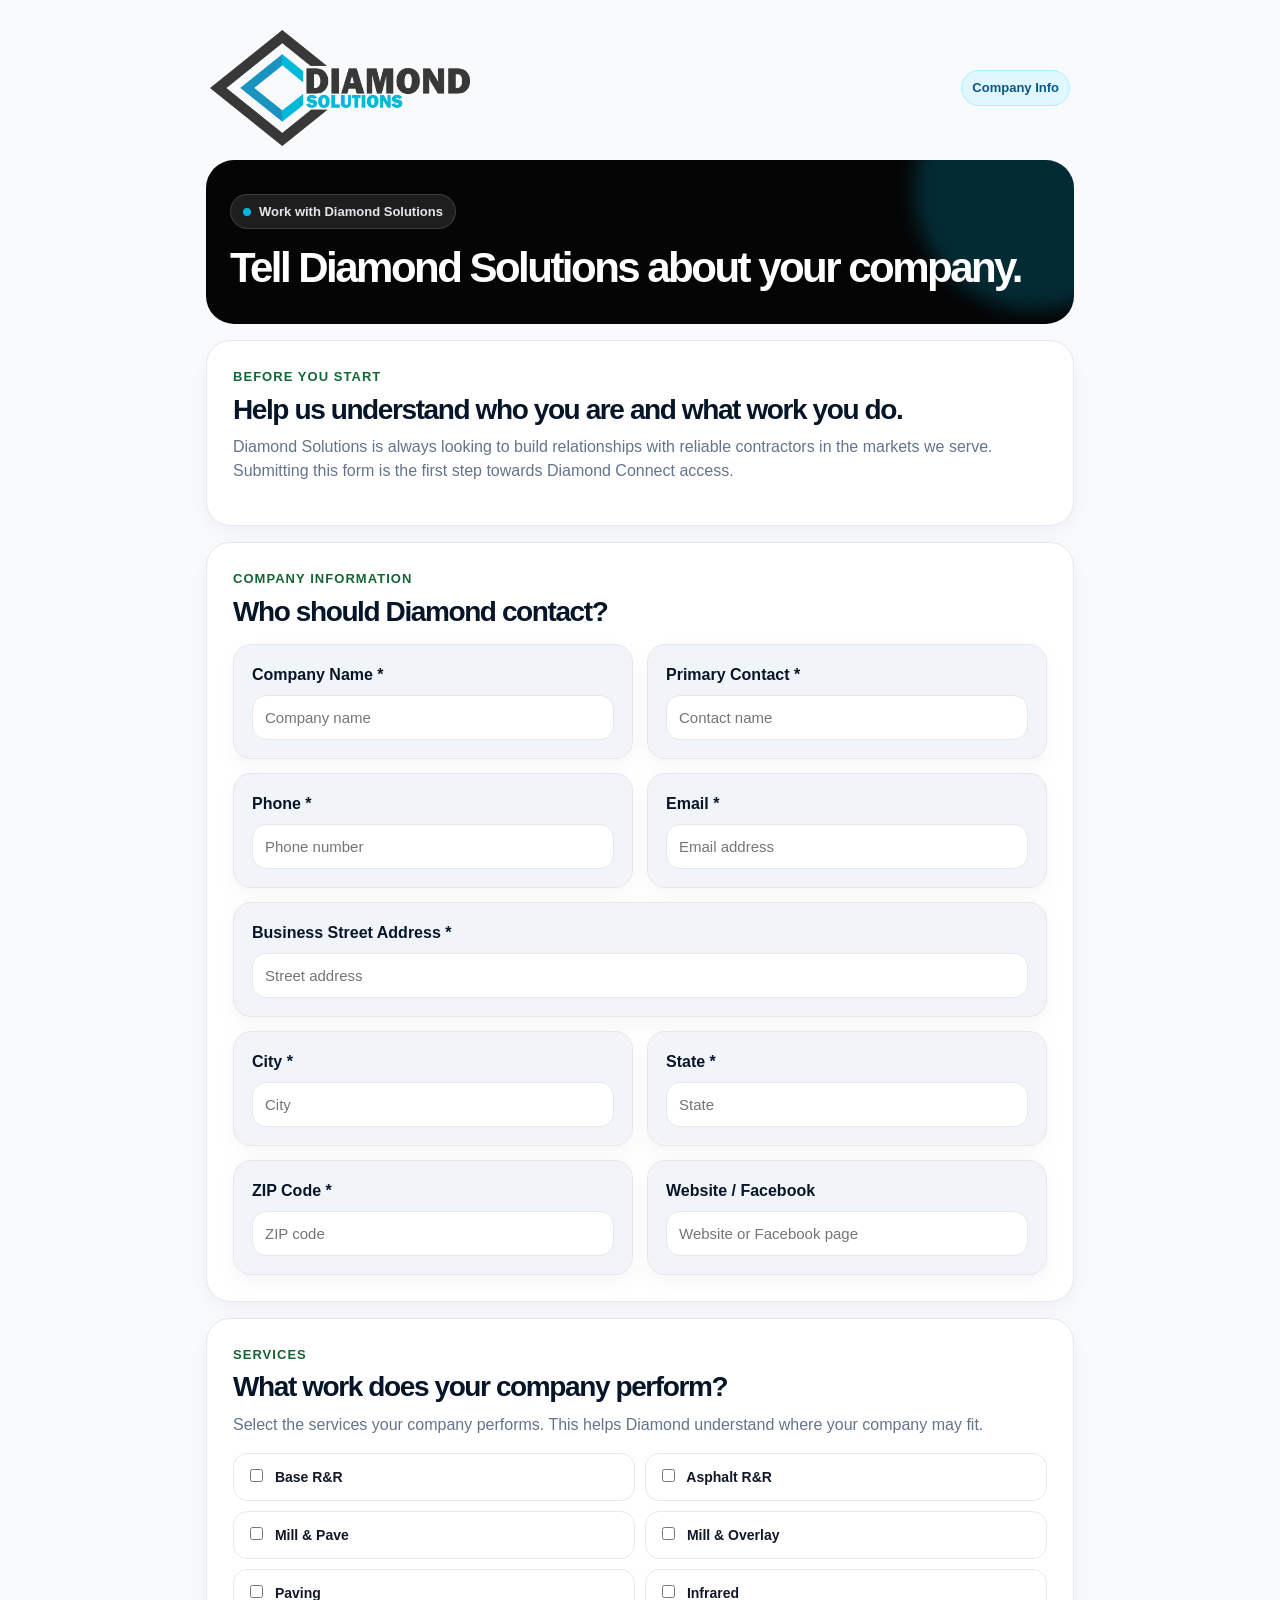
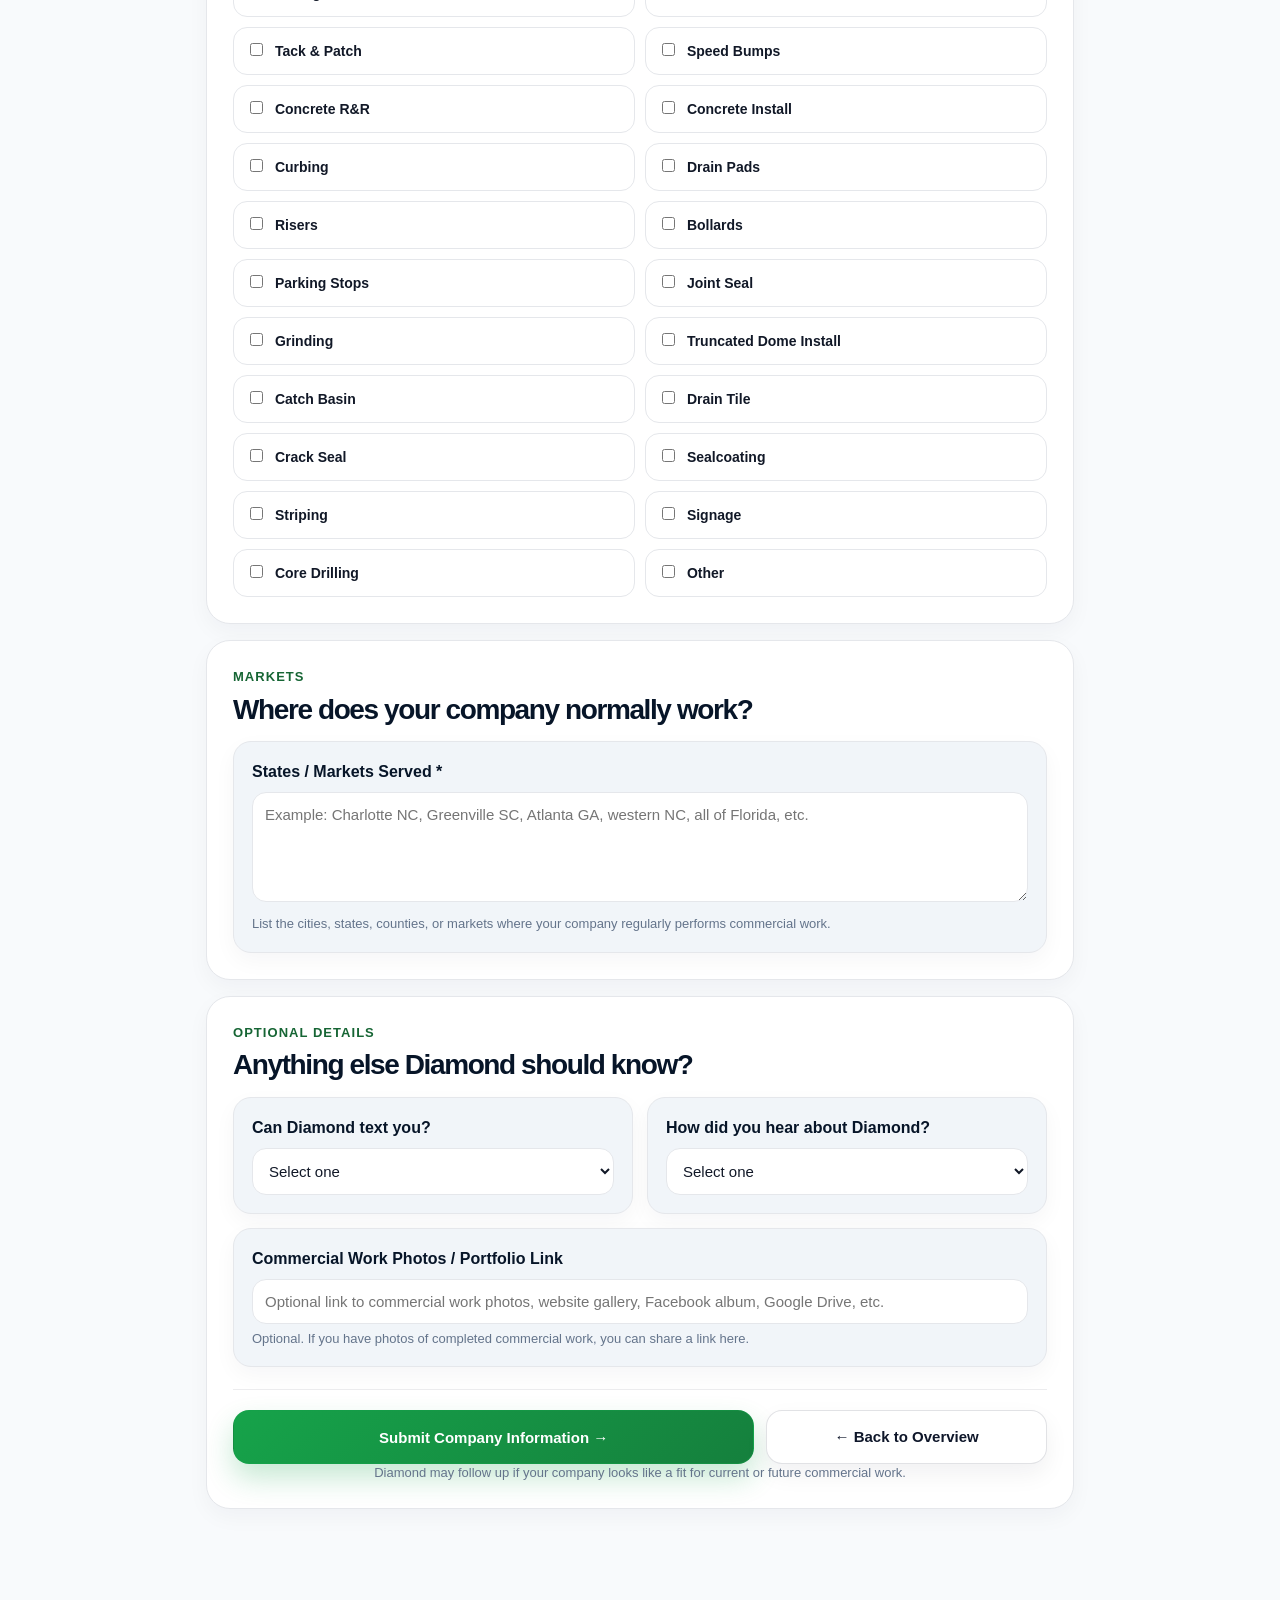
==== questionnaire.html @ c6faff56 "Update label for text alerts question" ====
<!doctype html>
<html lang="en">
<head>
  <meta charset="UTF-8" />
  <meta name="viewport" content="width=device-width, initial-scale=1.0" />

  <title>Share Your Company Info | Diamond Solutions</title>

  <link rel="stylesheet" href="styles.css" />

  <style>
    .form-helper {
      display: block;
      margin-top: 6px;
      color: #64748b;
      font-size: 13px;
      line-height: 1.4;
    }

    .small-note {
      margin-top: 18px;
      padding: 14px 16px;
      border-radius: 16px;
      background: #f8fafc;
      border: 1px solid rgba(15, 23, 42, 0.08);
      color: #334155;
      font-size: 14px;
      line-height: 1.45;
    }

    .form-checklist label {
      cursor: pointer;
    }


    .form-actions {
      display: grid;
      grid-template-columns: 1.3fr 0.7fr;
      gap: 12px;
      align-items: center;
      margin-top: 22px;
      padding-top: 20px;
      border-top: 1px solid rgba(15, 23, 42, 0.08);
    }

    .form-actions .btn {
      width: 100%;
      min-height: 54px;
      display: inline-flex;
      align-items: center;
      justify-content: center;
      gap: 8px;
      border-radius: 16px;
      font-size: 15px;
      font-weight: 900;
      text-decoration: none;
      transition: transform 0.15s ease, box-shadow 0.15s ease, background 0.15s ease;
    }

    .form-actions .btn:hover {
      transform: translateY(-1px);
    }

    .form-actions .btn-submit {
      background: linear-gradient(135deg, #16a34a, #15803d);
      color: #ffffff;
      border: 1px solid rgba(22, 163, 74, 0.35);
      box-shadow: 0 14px 28px rgba(22, 163, 74, 0.24);
    }

    .form-actions .btn-submit:hover {
      box-shadow: 0 18px 34px rgba(22, 163, 74, 0.30);
    }

    .form-actions .btn-submit:disabled {
      cursor: not-allowed;
      opacity: 0.7;
      transform: none;
      box-shadow: none;
    }

    .form-actions .btn-back {
      background: #ffffff;
      color: #0f172a;
      border: 1px solid rgba(15, 23, 42, 0.12);
      box-shadow: 0 10px 24px rgba(15, 23, 42, 0.06);
    }

    .form-actions .btn-back:hover {
      background: #f8fafc;
      box-shadow: 0 14px 30px rgba(15, 23, 42, 0.10);
    }

    .button-subtext {
      margin: 10px 0 0;
      color: #64748b;
      font-size: 13px;
      line-height: 1.4;
      text-align: center;
    }

    @media (max-width: 720px) {
      .form-actions {
        grid-template-columns: 1fr;
      }
    }

  </style>
</head>

<body>
  <main class="page form-section">

    <div class="topbar">
      <a class="brand" href="index.html" aria-label="Diamond Solutions">
        <img class="brand-logo" src="diamond-solutions-logo.png" alt="Diamond Solutions logo" />
      </a>

      <div class="top-status">Company Info</div>
    </div>

    <section class="hero">
      <div class="eyebrow">
        <span class="dot"></span>
        Work with Diamond Solutions
      </div>

      <h1>Tell Diamond Solutions about your company.</h1>

    </section>

    <section class="section">
      <div class="section-label">Before you start</div>

      <h2>Help us understand who you are and what work you do.</h2>

      <p>
        Diamond Solutions is always looking to build relationships with reliable contractors in the markets we serve.
        Submitting this form is the first step towards Diamond Connect access.
      </p>
    </section>

    <form id="contractorForm" action="thank-you.html" method="get">
      <input type="hidden" name="form_name" value="Diamond Connect Contractor Info" />
      <input type="hidden" name="page_source" value="Diamond Connect Contractor Questionnaire" />
      <input type="hidden" id="officeCombined" name="office" value="" />

      <section class="section">
        <div class="section-label">Company information</div>

        <h2>Who should Diamond contact?</h2>

        <div class="form-grid">
          <div class="form-card">
            <label for="company">Company Name *</label>
            <input id="company" name="company" required placeholder="Company name" />
          </div>

          <div class="form-card">
            <label for="contact">Primary Contact *</label>
            <input id="contact" name="contact" required placeholder="Contact name" />
          </div>

          <div class="form-card">
            <label for="phone">Phone *</label>
            <input id="phone" name="phone" type="tel" required placeholder="Phone number" />
          </div>

          <div class="form-card">
            <label for="email">Email *</label>
            <input id="email" name="email" type="email" required placeholder="Email address" />
          </div>

          <div class="form-card full">
            <label for="street">Business Street Address *</label>
            <input id="street" name="street" required placeholder="Street address" />
          </div>

          <div class="form-card">
            <label for="city">City *</label>
            <input id="city" name="city" required placeholder="City" />
          </div>

          <div class="form-card">
            <label for="state">State *</label>
            <input id="state" name="state" required placeholder="State" />
          </div>

          <div class="form-card">
            <label for="zip">ZIP Code *</label>
            <input id="zip" name="zip" required placeholder="ZIP code" />
          </div>

          <div class="form-card">
            <label for="website">Website / Facebook</label>
            <input id="website" name="website" placeholder="Website or Facebook page" />
          </div>
        </div>
      </section>

      <section class="section">
        <div class="section-label">Services</div>

        <h2>What work does your company perform?</h2>

        <p>
          Select the services your company performs. This helps Diamond understand where your company may fit.
        </p>

        <div class="form-checklist">
          <label><input type="checkbox" name="services" value="Base R&R"> Base R&amp;R</label>
          <label><input type="checkbox" name="services" value="Asphalt R&R"> Asphalt R&amp;R</label>
          <label><input type="checkbox" name="services" value="Mill & Pave"> Mill &amp; Pave</label>
          <label><input type="checkbox" name="services" value="Mill & Overlay"> Mill &amp; Overlay</label>
          <label><input type="checkbox" name="services" value="Paving"> Paving</label>
          <label><input type="checkbox" name="services" value="Infrared"> Infrared</label>
          <label><input type="checkbox" name="services" value="Tack & Patch"> Tack &amp; Patch</label>
          <label><input type="checkbox" name="services" value="Speed Bumps"> Speed Bumps</label>
          <label><input type="checkbox" name="services" value="Concrete R&R"> Concrete R&amp;R</label>
          <label><input type="checkbox" name="services" value="Concrete Install"> Concrete Install</label>
          <label><input type="checkbox" name="services" value="Curbing"> Curbing</label>
          <label><input type="checkbox" name="services" value="Drain Pads"> Drain Pads</label>
          <label><input type="checkbox" name="services" value="Risers"> Risers</label>
          <label><input type="checkbox" name="services" value="Bollards"> Bollards</label>
          <label><input type="checkbox" name="services" value="Parking Stops"> Parking Stops</label>
          <label><input type="checkbox" name="services" value="Joint Seal"> Joint Seal</label>
          <label><input type="checkbox" name="services" value="Grinding"> Grinding</label>
          <label><input type="checkbox" name="services" value="Truncated Dome Install"> Truncated Dome Install</label>
          <label><input type="checkbox" name="services" value="Catch Basin"> Catch Basin</label>
          <label><input type="checkbox" name="services" value="Drain Tile"> Drain Tile</label>
          <label><input type="checkbox" name="services" value="Crack Seal"> Crack Seal</label>
          <label><input type="checkbox" name="services" value="Sealcoating"> Sealcoating</label>
          <label><input type="checkbox" name="services" value="Striping"> Striping</label>
          <label><input type="checkbox" name="services" value="Signage"> Signage</label>
          <label><input type="checkbox" name="services" value="Core Drilling"> Core Drilling</label>
          <label><input type="checkbox" name="services" value="Other"> Other</label>
        </div>
      </section>

      <section class="section">
        <div class="section-label">Markets</div>

        <h2>Where does your company normally work?</h2>

        <div class="form-grid">
          <div class="form-card full">
            <label for="markets">States / Markets Served *</label>
            <textarea id="markets" name="markets" required placeholder="Example: Charlotte NC, Greenville SC, Atlanta GA, western NC, all of Florida, etc."></textarea>
            <span class="form-helper">
              List the cities, states, counties, or markets where your company regularly performs commercial work.
            </span>
          </div>
        </div>
      </section>

      <section class="section">
        <div class="section-label">Optional details</div>

        <h2>Anything else Diamond should know?</h2>

        <div class="form-grid">
          <div class="form-card">
            <label for="text_alerts">Can Diamond text you?</label>
            <select id="text_alerts" name="text_alerts">
              <option value="">Select one</option>
              <option>Yes</option>
              <option>No</option>
              <option>Depends who receives the text</option>
            </select>
          </div>

          <div class="form-card">
            <label for="source">How did you hear about Diamond?</label>
            <select id="source" name="source">
              <option value="">Select one</option>
              <option>Phone call from Diamond</option>
              <option>Email from Diamond</option>
              <option>Text from Diamond</option>
              <option>Referral</option>
              <option>Supplier</option>
              <option>Website</option>
              <option>Social media</option>
              <option>Other</option>
            </select>
          </div>

          <div class="form-card full">
            <label for="photo_link">Commercial Work Photos / Portfolio Link</label>
            <input id="photo_link" name="photo_link" placeholder="Optional link to commercial work photos, website gallery, Facebook album, Google Drive, etc." />
            <span class="form-helper">
              Optional. If you have photos of completed commercial work, you can share a link here.
            </span>
          </div>

        </div>

        <div id="formMessage" class="form-message" role="status" aria-live="polite"></div>

        <div class="form-actions">
          <button class="btn btn-submit" id="submitButton" type="submit">
            Submit Company Information →
          </button>
          <a class="btn btn-back" href="index.html">
            ← Back to Overview
          </a>
        </div>

        <p class="button-subtext">
          Diamond may follow up if your company looks like a fit for current or future commercial work.
        </p>
      </section>
    </form>
  </main>

  <script>
    // GOOGLE SHEET SETUP:
    // 1. Create the Google Apps Script web app.
    // 2. Paste the deployed Web App URL between the quotes below.
    // 3. Redeploy this site.
    const GOOGLE_SCRIPT_URL = "";

    const form = document.getElementById("contractorForm");
    const submitButton = document.getElementById("submitButton");
    const formMessage = document.getElementById("formMessage");
    const officeCombined = document.getElementById("officeCombined");

    function buildOfficeAddress() {
      const street = document.getElementById("street").value.trim();
      const city = document.getElementById("city").value.trim();
      const state = document.getElementById("state").value.trim();
      const zip = document.getElementById("zip").value.trim();

      officeCombined.value = [street, city, state, zip].filter(Boolean).join(", ");
    }

    form.addEventListener("submit", async function (event) {
      buildOfficeAddress();

      if (!GOOGLE_SCRIPT_URL) {
        return;
      }

      event.preventDefault();

      formMessage.className = "form-message";
      formMessage.textContent = "";
      submitButton.disabled = true;
      submitButton.textContent = "Submitting...";

      try {
        const formData = new FormData(form);

        await fetch(GOOGLE_SCRIPT_URL, {
          method: "POST",
          mode: "no-cors",
          body: formData
        });

        window.location.href = "thank-you.html";
      } catch (error) {
        submitButton.disabled = false;
        submitButton.textContent = "Submit Company Information";
        formMessage.className = "form-message error";
        formMessage.textContent = "Something went wrong. Please try again or contact Diamond Solutions directly.";
      }
    });
  </script>
</body>
</html>
---- styles.css ----
:root {
  --black: #050505;
  --near-black: #111827;
  --navy: #071528;
  --white: #ffffff;
  --off-white: #f8fafc;
  --soft-gray: #f1f5f9;
  --border: #e5e7eb;
  --slate: #64748b;
  --green: #16a34a;
  --green-dark: #166534;
  --gold: #f5c542;
  --blue: #009fce;
  --diamond-cyan: #00b8df;
  --diamond-blue: #1596c7;
}

* { box-sizing: border-box; }
html { scroll-behavior: smooth; }
body {
  margin: 0;
  font-family: Arial, Helvetica, sans-serif;
  background: var(--off-white);
  color: var(--near-black);
  line-height: 1.5;
}

.page {
  max-width: 1120px;
  margin: 0 auto;
  padding: 16px;
  padding-bottom: 96px;
}

.topbar {
  display: flex;
  justify-content: space-between;
  align-items: center;
  padding: 14px 4px;
  gap: 14px;
}

.brand {
  display: inline-flex;
  align-items: center;
  text-decoration: none;
  min-width: 0;
}

.brand-logo {
  display: block;
  width: min(260px, 58vw);
  height: auto;
}

.top-status {
  font-size: 13px;
  font-weight: 800;
  color: #075985;
  background: #e0f7ff;
  border: 1px solid #a5f3fc;
  padding: 7px 10px;
  border-radius: 999px;
  white-space: nowrap;
}

.hero {
  background: var(--black);
  color: var(--white);
  border-radius: 28px;
  padding: 34px 24px;
  overflow: hidden;
  position: relative;
}

.hero::after {
  content: "";
  position: absolute;
  width: 240px;
  height: 240px;
  border-radius: 999px;
  right: -80px;
  top: -90px;
  background: rgba(0, 184, 223, 0.22);
  filter: blur(10px);
}

.eyebrow {
  display: inline-flex;
  align-items: center;
  gap: 8px;
  background: rgba(255,255,255,0.1);
  border: 1px solid rgba(255,255,255,0.14);
  color: #e5e7eb;
  padding: 7px 12px;
  border-radius: 999px;
  font-size: 13px;
  font-weight: 800;
  margin-bottom: 18px;
  position: relative;
  z-index: 1;
}

.dot {
  width: 8px;
  height: 8px;
  background: var(--diamond-cyan);
  border-radius: 50%;
  display: inline-block;
}

h1 {
  margin: 0;
  max-width: 820px;
  font-size: 42px;
  line-height: 1.02;
  letter-spacing: -0.06em;
  position: relative;
  z-index: 1;
}

.hero-copy {
  margin: 16px 0 0;
  color: #d1d5db;
  max-width: 780px;
  font-size: 18px;
  position: relative;
  z-index: 1;
}

.hero-actions {
  display: flex;
  gap: 12px;
  flex-wrap: wrap;
  margin-top: 26px;
  position: relative;
  z-index: 1;
}

.btn {
  display: inline-flex;
  justify-content: center;
  align-items: center;
  text-decoration: none;
  border-radius: 999px;
  padding: 14px 18px;
  font-size: 15px;
  font-weight: 900;
  min-height: 48px;
  border: 0;
  cursor: pointer;
  text-align: center;
}

.btn-primary { background: var(--white); color: var(--black); }
.btn-green { background: var(--green); color: var(--white); }
.btn-outline { color: var(--white); border: 1px solid rgba(255,255,255,0.24); background: rgba(255,255,255,0.08); }
.btn-light { background: #fff; color: #050505; border: 1px solid #e5e7eb; }

.quick-trust {
  display: grid;
  grid-template-columns: repeat(auto-fit, minmax(180px, 1fr));
  gap: 12px;
  margin-top: 16px;
}

.trust-card,
.section,
.info-card,
.flow-step,
.sample-card,
.form-card {
  box-shadow: 0 8px 22px rgba(15, 23, 42, 0.04);
}

.trust-card {
  background: var(--white);
  border: 1px solid var(--border);
  border-radius: 20px;
  padding: 18px;
}

.trust-card strong {
  display: block;
  color: var(--navy);
  font-size: 18px;
  margin-bottom: 4px;
  letter-spacing: -0.03em;
}

.trust-card span { color: var(--slate); font-size: 14px; }

.section {
  background: var(--white);
  border: 1px solid var(--border);
  border-radius: 24px;
  padding: 26px;
  margin-top: 16px;
}

.section-label {
  color: var(--green-dark);
  font-weight: 900;
  font-size: 13px;
  text-transform: uppercase;
  letter-spacing: 0.08em;
  margin-bottom: 8px;
}

h2 {
  color: var(--navy);
  font-size: 28px;
  line-height: 1.1;
  letter-spacing: -0.05em;
  margin: 0 0 10px;
}

.section p { color: var(--slate); margin-top: 0; }

.brand-clarity {
  display: grid;
  grid-template-columns: repeat(3, 1fr);
  gap: 10px;
  margin-top: 18px;
}

.brand-clarity div {
  background: var(--soft-gray);
  border: 1px solid var(--border);
  border-radius: 16px;
  padding: 14px;
}

.brand-clarity span {
  display: block;
  color: var(--slate);
  font-size: 12px;
  font-weight: 900;
  text-transform: uppercase;
  letter-spacing: 0.08em;
  margin-bottom: 3px;
}

.brand-clarity strong {
  color: var(--navy);
  font-size: 16px;
}

.intro-grid {
  display: grid;
  grid-template-columns: repeat(3, 1fr);
  gap: 14px;
  margin-top: 18px;
}

.walkthrough-card {
  background: var(--black);
  color: var(--white);
  border-radius: 20px;
  padding: 22px;
  margin-top: 18px;
}

.walkthrough-card strong { display: block; margin-bottom: 10px; font-size: 18px; }
.walkthrough-card p { color: #d1d5db; margin: 0 0 12px; }
.walkthrough-card p:last-of-type { margin-bottom: 0; }
.relationship-card { border: 1px solid rgba(0, 184, 223, 0.26); }
.script-note { margin-top: 16px; padding: 12px; border-radius: 14px; background: rgba(255,255,255,0.1); color: #e5e7eb; font-size: 14px; }

.app-flow {
  display: grid;
  grid-template-columns: repeat(5, 1fr);
  gap: 12px;
  margin-top: 18px;
}

.flow-step {
  background: var(--soft-gray);
  border: 1px solid var(--border);
  border-radius: 18px;
  padding: 16px;
  min-height: 166px;
}

.flow-number {
  width: 34px;
  height: 34px;
  border-radius: 999px;
  background: var(--black);
  color: var(--white);
  display: flex;
  align-items: center;
  justify-content: center;
  font-weight: 900;
  font-size: 14px;
  margin-bottom: 12px;
}

.flow-step strong { display: block; color: var(--navy); margin-bottom: 6px; font-size: 15px; }
.flow-step span { color: var(--slate); font-size: 13px; }

.sample-grid {
  display: grid;
  grid-template-columns: repeat(3, 1fr);
  gap: 14px;
  margin-top: 18px;
}

.sample-card {
  border: 1px solid var(--border);
  border-radius: 22px;
  padding: 18px;
  background: var(--white);
  display: flex;
  flex-direction: column;
  min-height: 100%;
}

.sample-top {
  display: flex;
  justify-content: space-between;
  gap: 10px;
  align-items: flex-start;
  margin-bottom: 14px;
}

.sample-type {
  background: #eef2ff;
  color: #3730a3;
  padding: 6px 10px;
  border-radius: 999px;
  font-size: 12px;
  font-weight: 900;
}

.sample-market { color: var(--slate); font-weight: 800; font-size: 12px; white-space: nowrap; }
.sample-card h3 { margin: 0 0 12px; font-size: 20px; line-height: 1.15; color: var(--navy); letter-spacing: -0.04em; }
.scope-list { display: grid; gap: 8px; margin: 0 0 16px; padding: 0; list-style: none; }
.scope-list li { display: flex; gap: 8px; color: var(--near-black); font-size: 14px; }
.scope-list li::before { content: "✓"; color: var(--green); font-weight: 900; }

.price-box {
  margin-top: auto;
  background: var(--black);
  color: var(--white);
  border-radius: 16px;
  padding: 14px;
}

.price-box small { display: block; color: #d1d5db; font-weight: 700; margin-bottom: 3px; }
.price-box strong { font-size: 17px; letter-spacing: -0.03em; line-height: 1.15; display: block; }
.fit-note { margin: 12px 0 0; color: var(--slate); font-size: 13px; }

.scope-review {
  margin-top: 16px;
  background: #ecfdf5;
  border: 1px solid #bbf7d0;
  color: #14532d;
  border-radius: 18px;
  padding: 16px;
}
.scope-review strong { display: block; margin-bottom: 6px; color: #14532d; }
.scope-review span { color: #166534; font-size: 14px; }

.two-col {
  display: grid;
  grid-template-columns: 1fr 1fr;
  gap: 14px;
  margin-top: 18px;
}

.info-card {
  background: var(--soft-gray);
  border: 1px solid var(--border);
  border-radius: 18px;
  padding: 18px;
}

.info-card strong { display: block; color: var(--navy); font-size: 16px; margin-bottom: 6px; }
.info-card span { color: var(--slate); font-size: 14px; }

.checklist {
  display: grid;
  grid-template-columns: repeat(2, 1fr);
  gap: 10px;
  margin-top: 16px;
}

.check {
  background: var(--soft-gray);
  border: 1px solid var(--border);
  border-radius: 14px;
  padding: 12px;
  font-weight: 800;
  font-size: 14px;
  color: var(--near-black);
}
.check::before { content: "✓"; color: var(--green); margin-right: 8px; font-weight: 900; }

.disclaimer,
.connect-note {
  background: #fffbeb;
  border: 1px solid #fde68a;
  color: #92400e;
  border-radius: 16px;
  padding: 14px;
  font-size: 14px;
  margin-top: 16px;
}

.cta {
  background: var(--black);
  color: var(--white);
  text-align: center;
  border-radius: 28px;
  padding: 34px 24px;
  margin: 16px 0 26px;
}
.cta h2 { color: var(--white); margin-bottom: 10px; }
.cta p { color: #d1d5db; max-width: 720px; margin: 0 auto 22px; }

.footer { text-align: center; color: var(--slate); font-size: 12px; padding: 0 0 22px; }

.sticky-cta {
  position: fixed;
  left: 0;
  right: 0;
  bottom: 0;
  background: rgba(255,255,255,0.92);
  backdrop-filter: blur(14px);
  border-top: 1px solid var(--border);
  padding: 10px 14px;
  z-index: 99;
}

.sticky-inner {
  max-width: 1120px;
  margin: 0 auto;
  display: flex;
  gap: 10px;
  align-items: center;
  justify-content: space-between;
}

.sticky-text { font-size: 13px; color: var(--slate); font-weight: 800; }
.sticky-text strong { display: block; color: var(--navy); font-size: 14px; }
.sticky-inner .btn { min-width: 190px; }

/* Questionnaire */
.form-section { max-width: 900px; }
.form-grid { display: grid; grid-template-columns: 1fr 1fr; gap: 14px; margin-top: 16px; }
.form-card { background: var(--soft-gray); border: 1px solid var(--border); border-radius: 18px; padding: 18px; }
.form-card.full { grid-column: 1 / -1; }
label, .form-label { display: block; color: var(--navy); font-weight: 900; margin-bottom: 8px; }
input, select, textarea {
  width: 100%;
  border: 1px solid var(--border);
  border-radius: 14px;
  padding: 13px 12px;
  font-size: 15px;
  font-family: Arial, Helvetica, sans-serif;
  background: var(--white);
  color: var(--near-black);
}
textarea { min-height: 110px; resize: vertical; }
input:focus, select:focus, textarea:focus { outline: 3px solid rgba(22, 163, 74, 0.16); border-color: var(--green); }
.form-checklist { display: grid; grid-template-columns: repeat(2, 1fr); gap: 10px; margin-top: 10px; }
.form-checklist label { background: var(--white); border: 1px solid var(--border); border-radius: 14px; padding: 12px; font-weight: 800; font-size: 14px; color: var(--near-black); margin-bottom: 0; }
.form-checklist input { width: auto; margin-right: 8px; }
.form-actions { margin-top: 18px; display: flex; gap: 10px; flex-wrap: wrap; }
.form-message { display: none; margin-top: 14px; border-radius: 14px; padding: 12px; font-weight: 800; }
.form-message.success { display: block; background: #ecfdf5; border: 1px solid #bbf7d0; color: #14532d; }
.form-message.error { display: block; background: #fef2f2; border: 1px solid #fecaca; color: #991b1b; }

@media (max-width: 900px) {
  .brand-clarity,
  .quick-trust,
  .sample-grid,
  .app-flow,
  .two-col,
  .checklist,
  .form-grid,
  .form-checklist,
  .intro-grid { grid-template-columns: 1fr; }
  .flow-step, .sample-card { min-height: auto; }
}

@media (max-width: 640px) {
  .page { padding: 12px; padding-bottom: 98px; }
  .topbar { padding: 8px 2px 12px; gap: 10px; }
  .brand-logo { width: min(190px, 50vw); }
  .top-status { font-size: 11px; padding: 6px 8px; }
  .hero { padding: 30px 20px; border-radius: 24px; }
  h1 { font-size: 34px; }
  .hero-copy { font-size: 16px; }
  .hero-actions .btn { width: 100%; }
  .section { padding: 20px; border-radius: 22px; }
  h2 { font-size: 25px; }
  .sample-top { flex-direction: column; }
  .sample-market { white-space: normal; }
  .sticky-text { display: none; }
  .sticky-inner .btn { width: 100%; min-width: 0; }
  .form-actions .btn { width: 100%; }
}
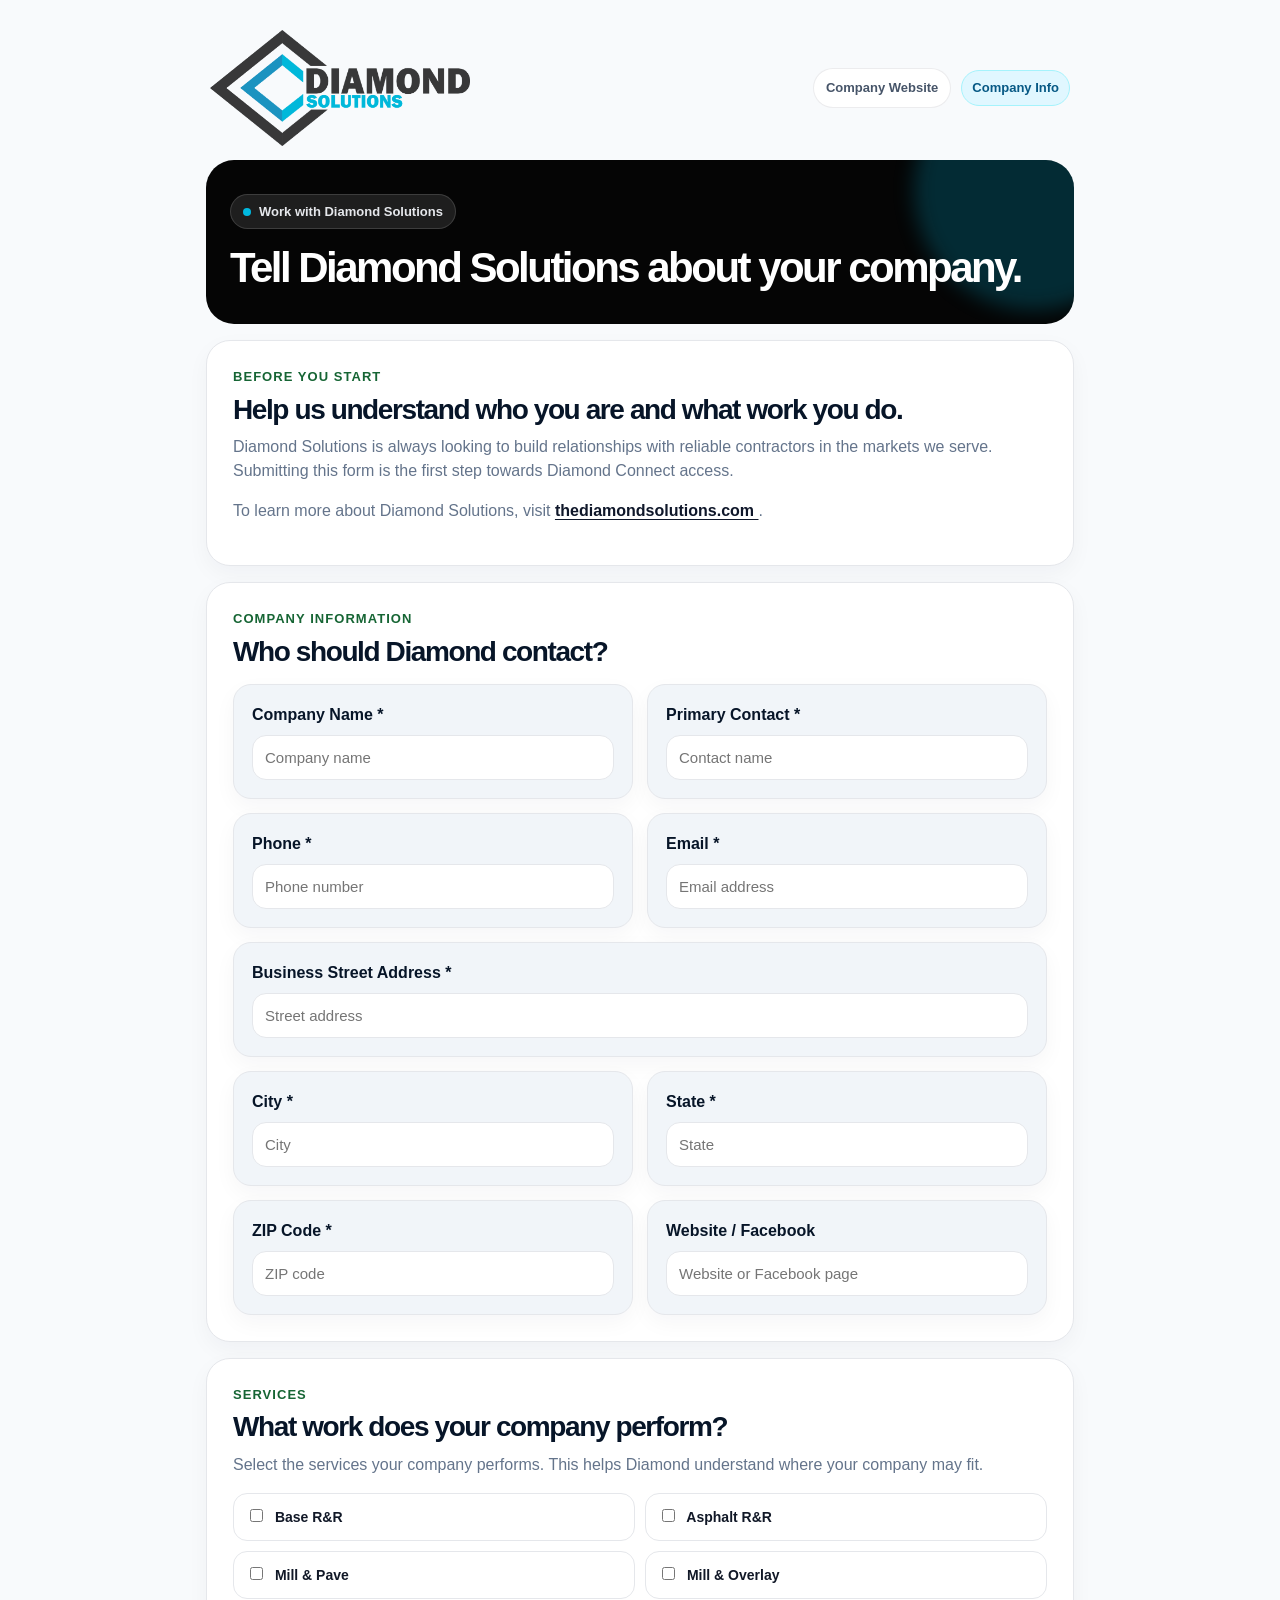
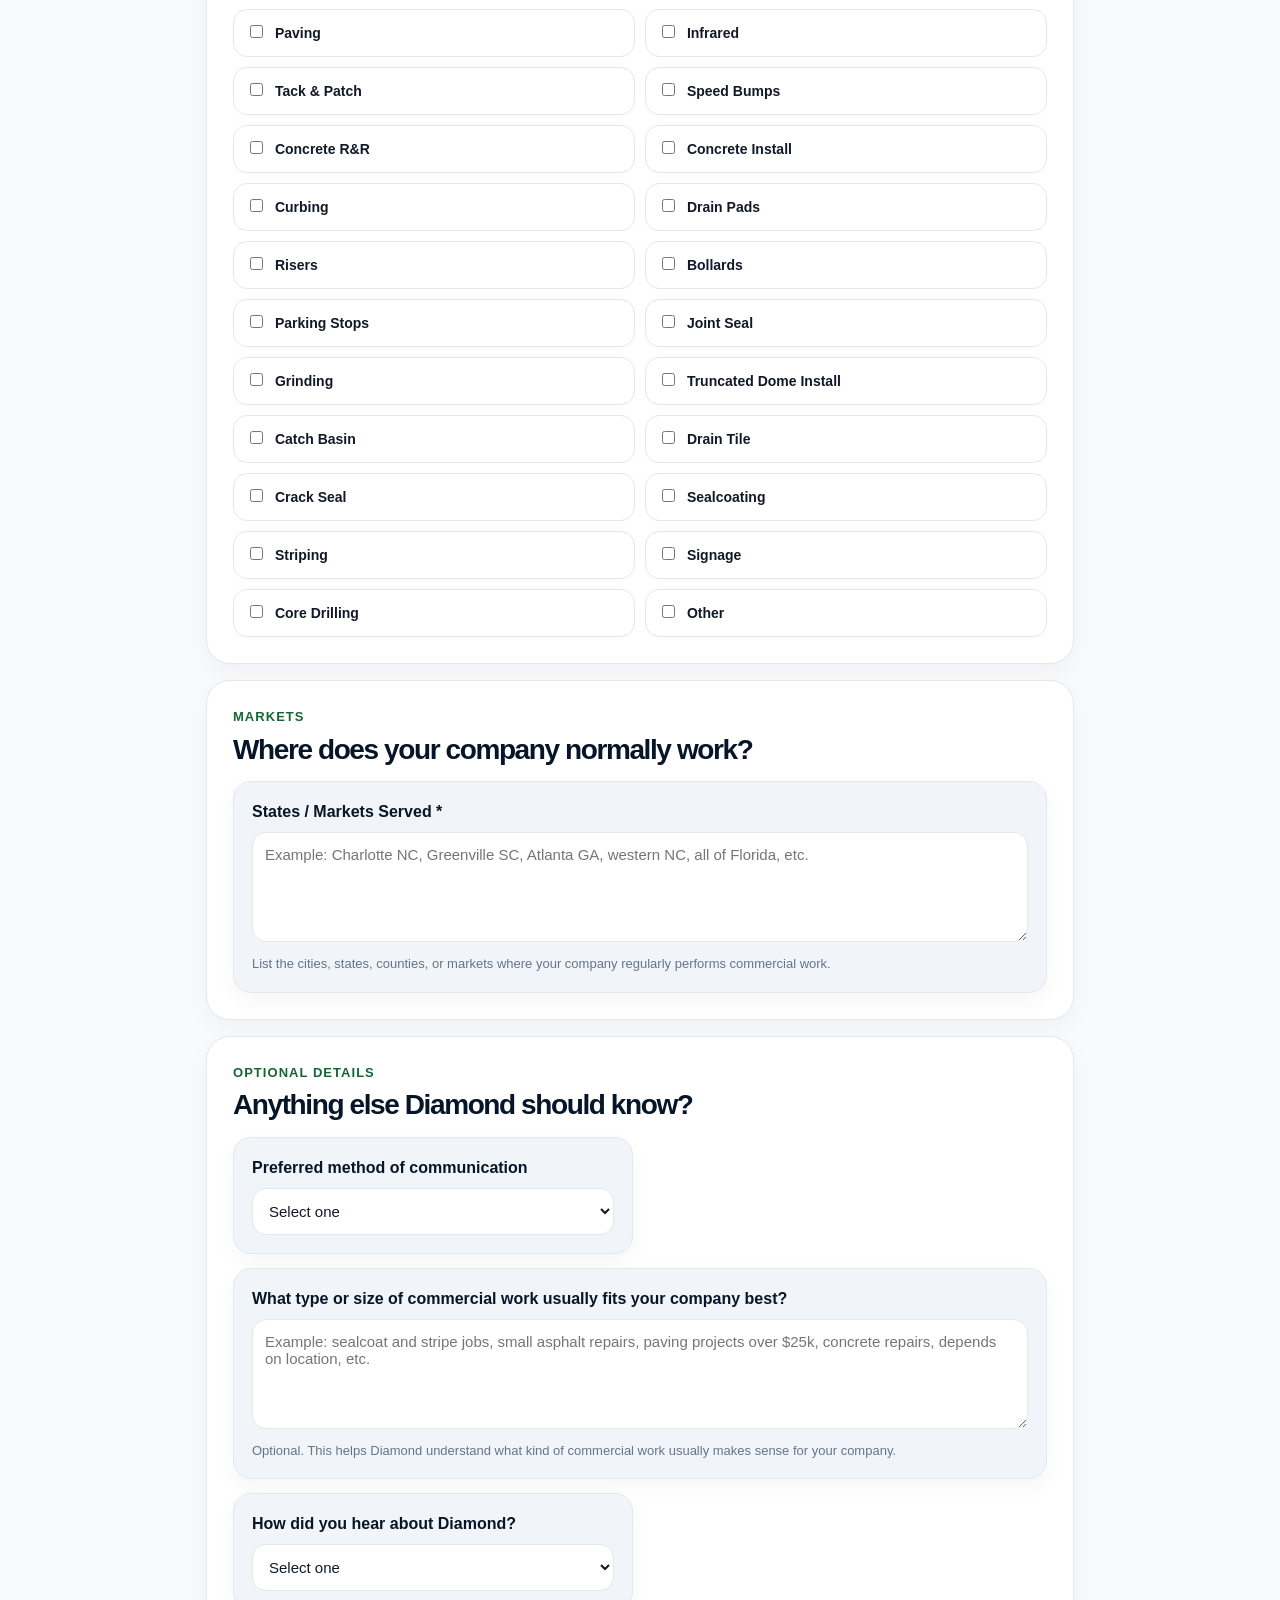
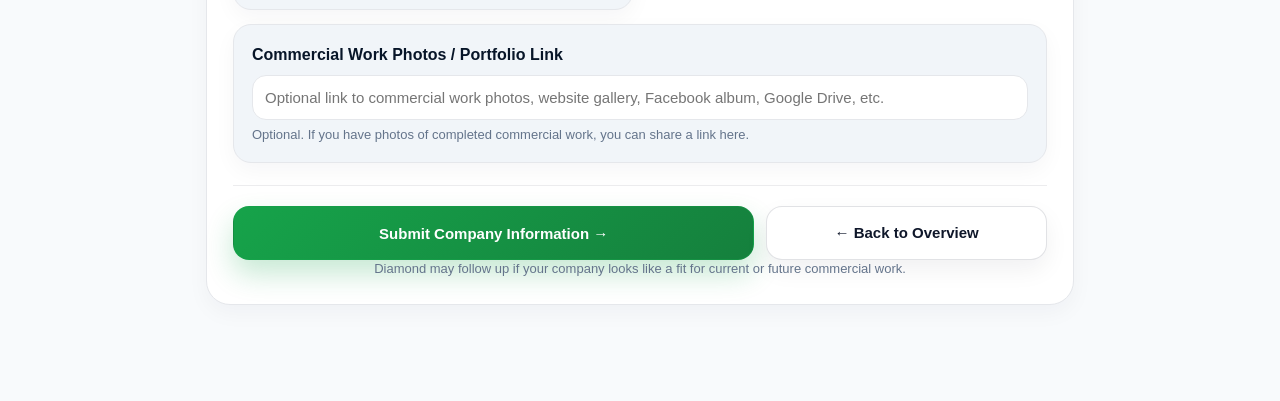
==== commit 77787d82: "Update questionnaire.html" ====
--- a/questionnaire.html
+++ b/questionnaire.html
@@ -30,6 +30,42 @@
 
     .form-checklist label {
       cursor: pointer;
+    }
+
+
+    .company-site-link {
+      display: inline-flex;
+      align-items: center;
+      justify-content: center;
+      text-decoration: none;
+      color: #475569;
+      font-size: 13px;
+      font-weight: 800;
+      padding: 9px 12px;
+      border: 1px solid rgba(15, 23, 42, 0.08);
+      border-radius: 999px;
+      background: #ffffff;
+      white-space: nowrap;
+    }
+
+    .company-site-link:hover {
+      color: #0f172a;
+      border-color: rgba(15, 23, 42, 0.18);
+    }
+
+    .topbar-actions {
+      display: flex;
+      align-items: center;
+      gap: 10px;
+      flex-wrap: wrap;
+      justify-content: flex-end;
+    }
+
+    .trust-link {
+      color: #0f172a;
+      font-weight: 800;
+      text-decoration: underline;
+      text-underline-offset: 3px;
     }
 
 
@@ -116,7 +152,18 @@
         <img class="brand-logo" src="diamond-solutions-logo.png" alt="Diamond Solutions logo" />
       </a>
 
-      <div class="top-status">Company Info</div>
+      <div class="topbar-actions">
+        <a
+          class="company-site-link"
+          href="https://www.thediamondsolutions.com"
+          target="_blank"
+          rel="noopener noreferrer"
+        >
+          Company Website
+        </a>
+
+        <div class="top-status">Company Info</div>
+      </div>
     </div>
 
     <section class="hero">
@@ -137,6 +184,18 @@
       <p>
         Diamond Solutions is always looking to build relationships with reliable contractors in the markets we serve.
         Submitting this form is the first step towards Diamond Connect access.
+      </p>
+
+      <p>
+        To learn more about Diamond Solutions, visit
+        <a
+          class="trust-link"
+          href="https://www.thediamondsolutions.com"
+          target="_blank"
+          rel="noopener noreferrer"
+        >
+          thediamondsolutions.com
+        </a>.
       </p>
     </section>
 
@@ -260,13 +319,22 @@
 
         <div class="form-grid">
           <div class="form-card">
-            <label for="text_alerts">Can Diamond text you?</label>
-            <select id="text_alerts" name="text_alerts">
+            <label for="preferred_communication">Preferred method of communication</label>
+            <select id="preferred_communication" name="preferred_communication">
               <option value="">Select one</option>
-              <option>Yes</option>
-              <option>No</option>
-              <option>Depends who receives the text</option>
+              <option>Text</option>
+              <option>Email</option>
+              <option>Phone call</option>
+              <option>All of the above work</option>
             </select>
+          </div>
+
+          <div class="form-card full">
+            <label for="project_fit">What type or size of commercial work usually fits your company best?</label>
+            <textarea id="project_fit" name="project_fit" placeholder="Example: sealcoat and stripe jobs, small asphalt repairs, paving projects over $25k, concrete repairs, depends on location, etc."></textarea>
+            <span class="form-helper">
+              Optional. This helps Diamond understand what kind of commercial work usually makes sense for your company.
+            </span>
           </div>
 
           <div class="form-card">
@@ -359,7 +427,7 @@
         window.location.href = "thank-you.html";
       } catch (error) {
         submitButton.disabled = false;
-        submitButton.textContent = "Submit Company Information";
+        submitButton.textContent = "Submit Company Information →";
         formMessage.className = "form-message error";
         formMessage.textContent = "Something went wrong. Please try again or contact Diamond Solutions directly.";
       }
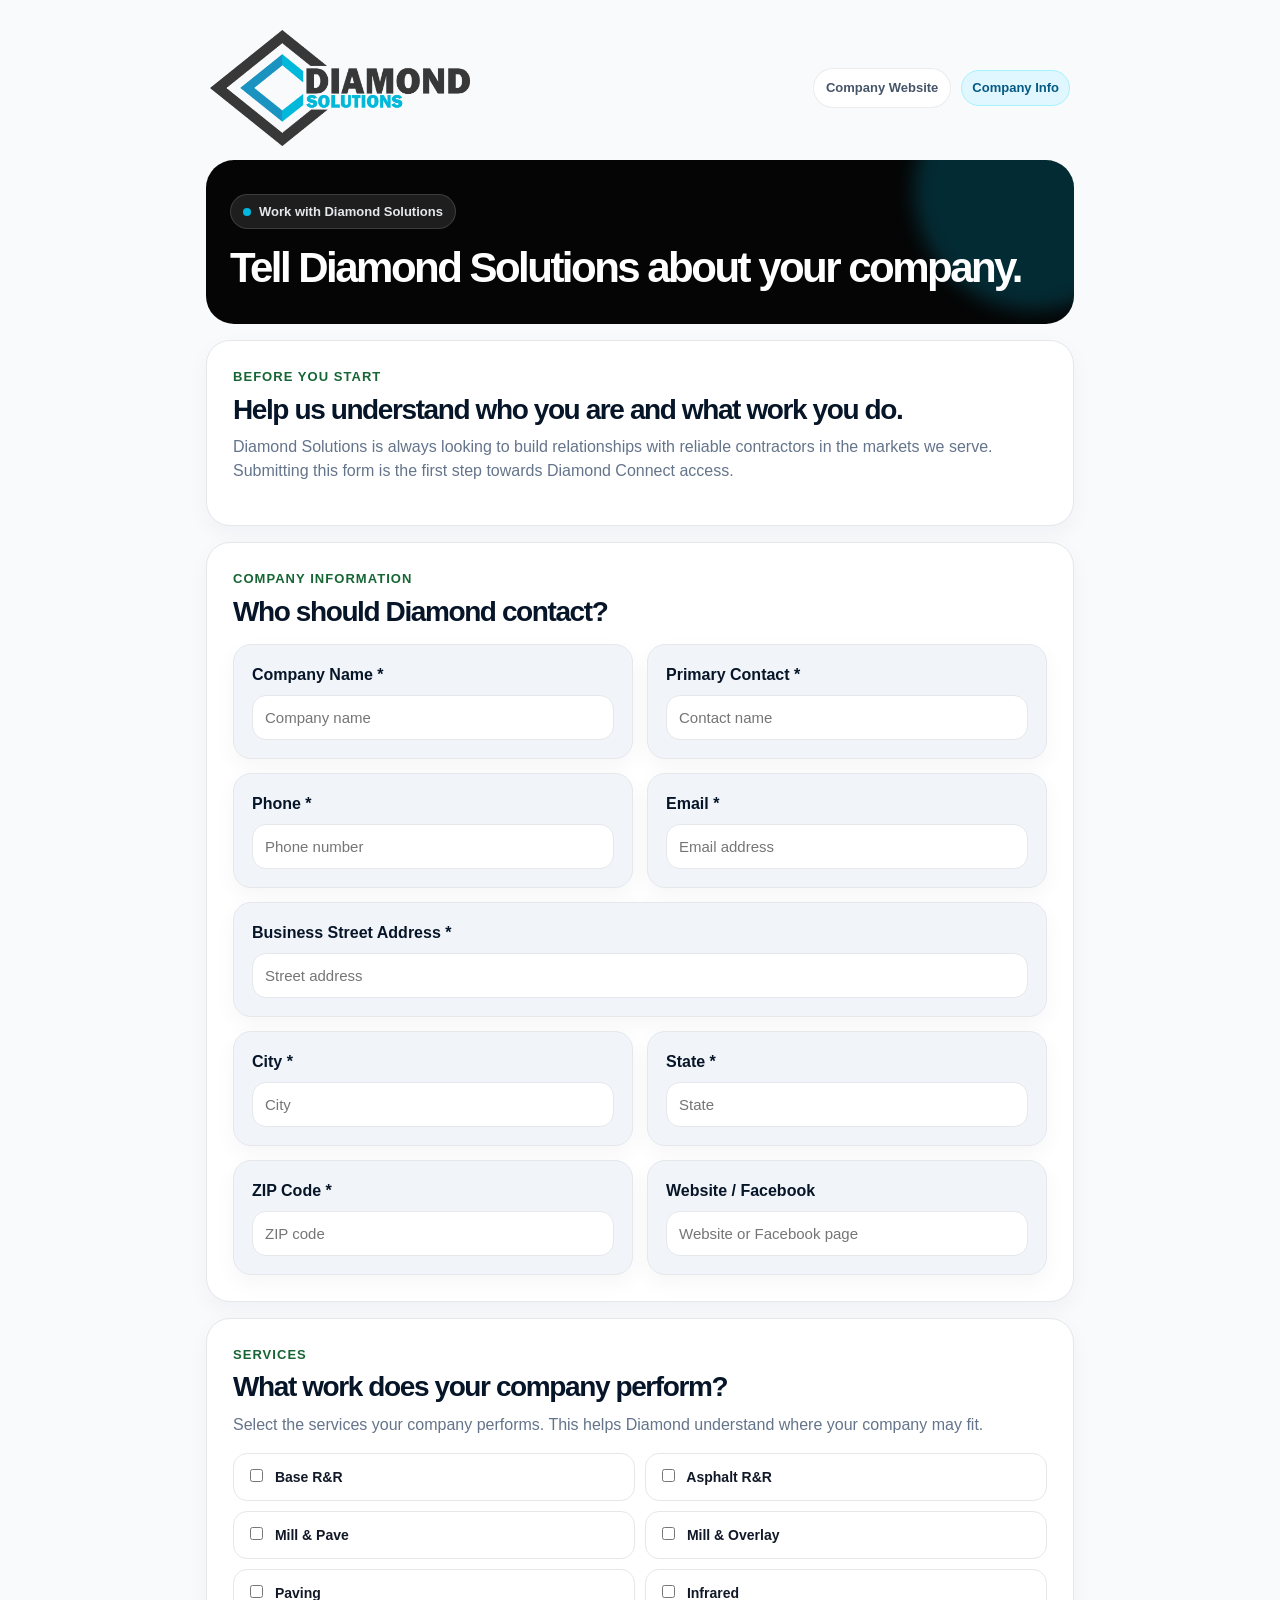
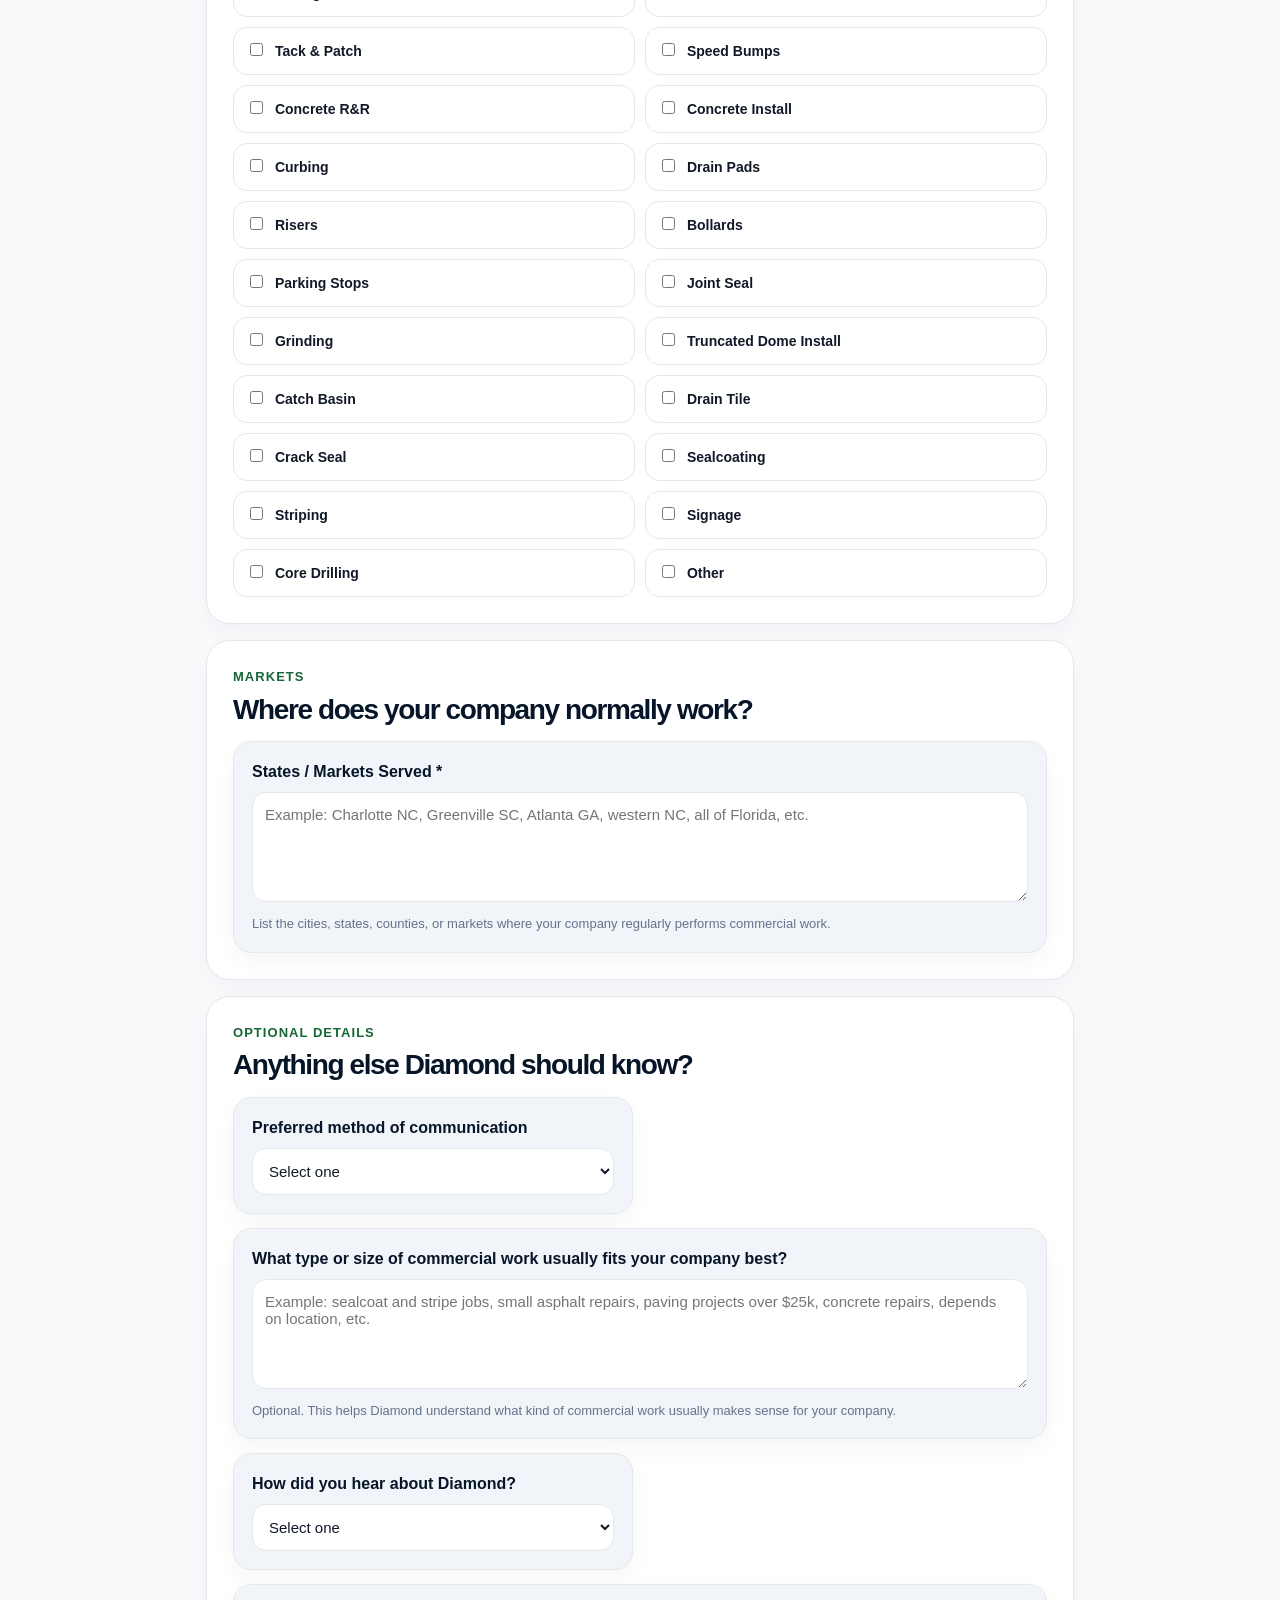
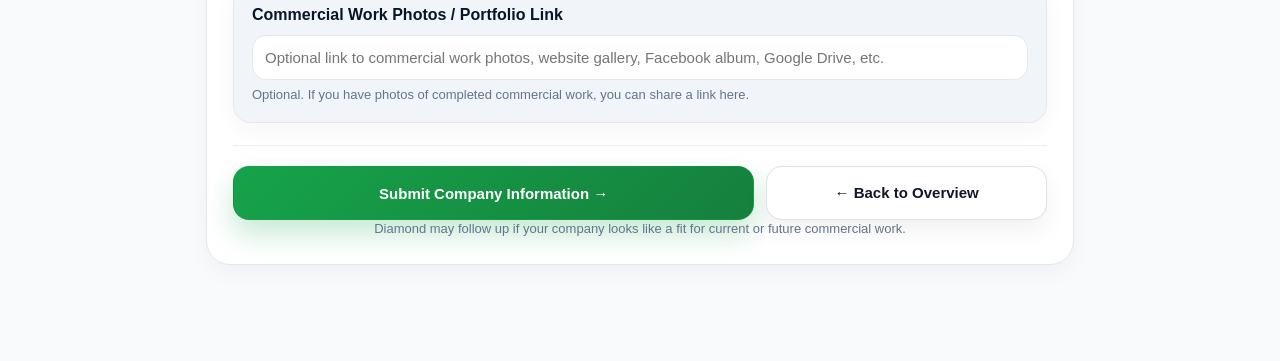
==== commit 67101128: "Remove informational paragraph from questionnaire Removed paragraph with link to Diamond Solutions w" ====
--- a/questionnaire.html
+++ b/questionnaire.html
@@ -186,17 +186,6 @@
         Submitting this form is the first step towards Diamond Connect access.
       </p>
 
-      <p>
-        To learn more about Diamond Solutions, visit
-        <a
-          class="trust-link"
-          href="https://www.thediamondsolutions.com"
-          target="_blank"
-          rel="noopener noreferrer"
-        >
-          thediamondsolutions.com
-        </a>.
-      </p>
     </section>
 
     <form id="contractorForm" action="thank-you.html" method="get">
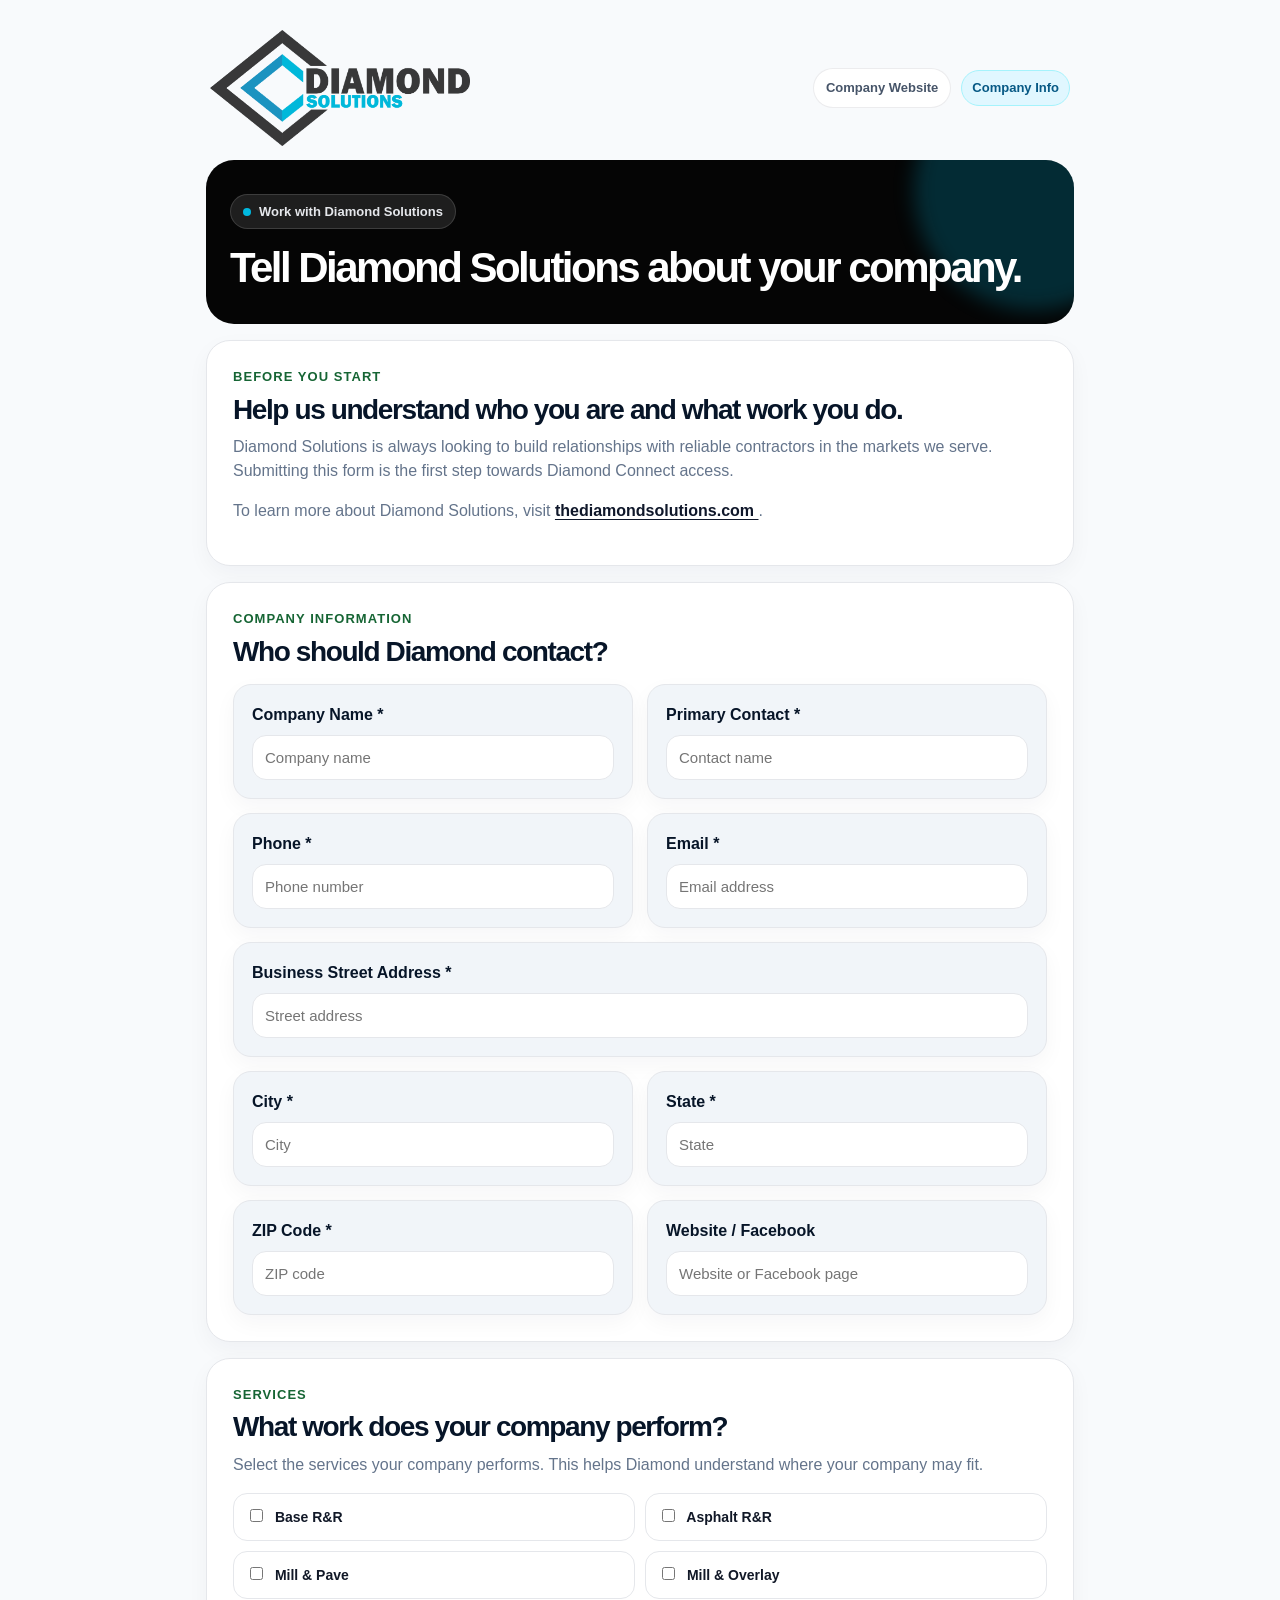
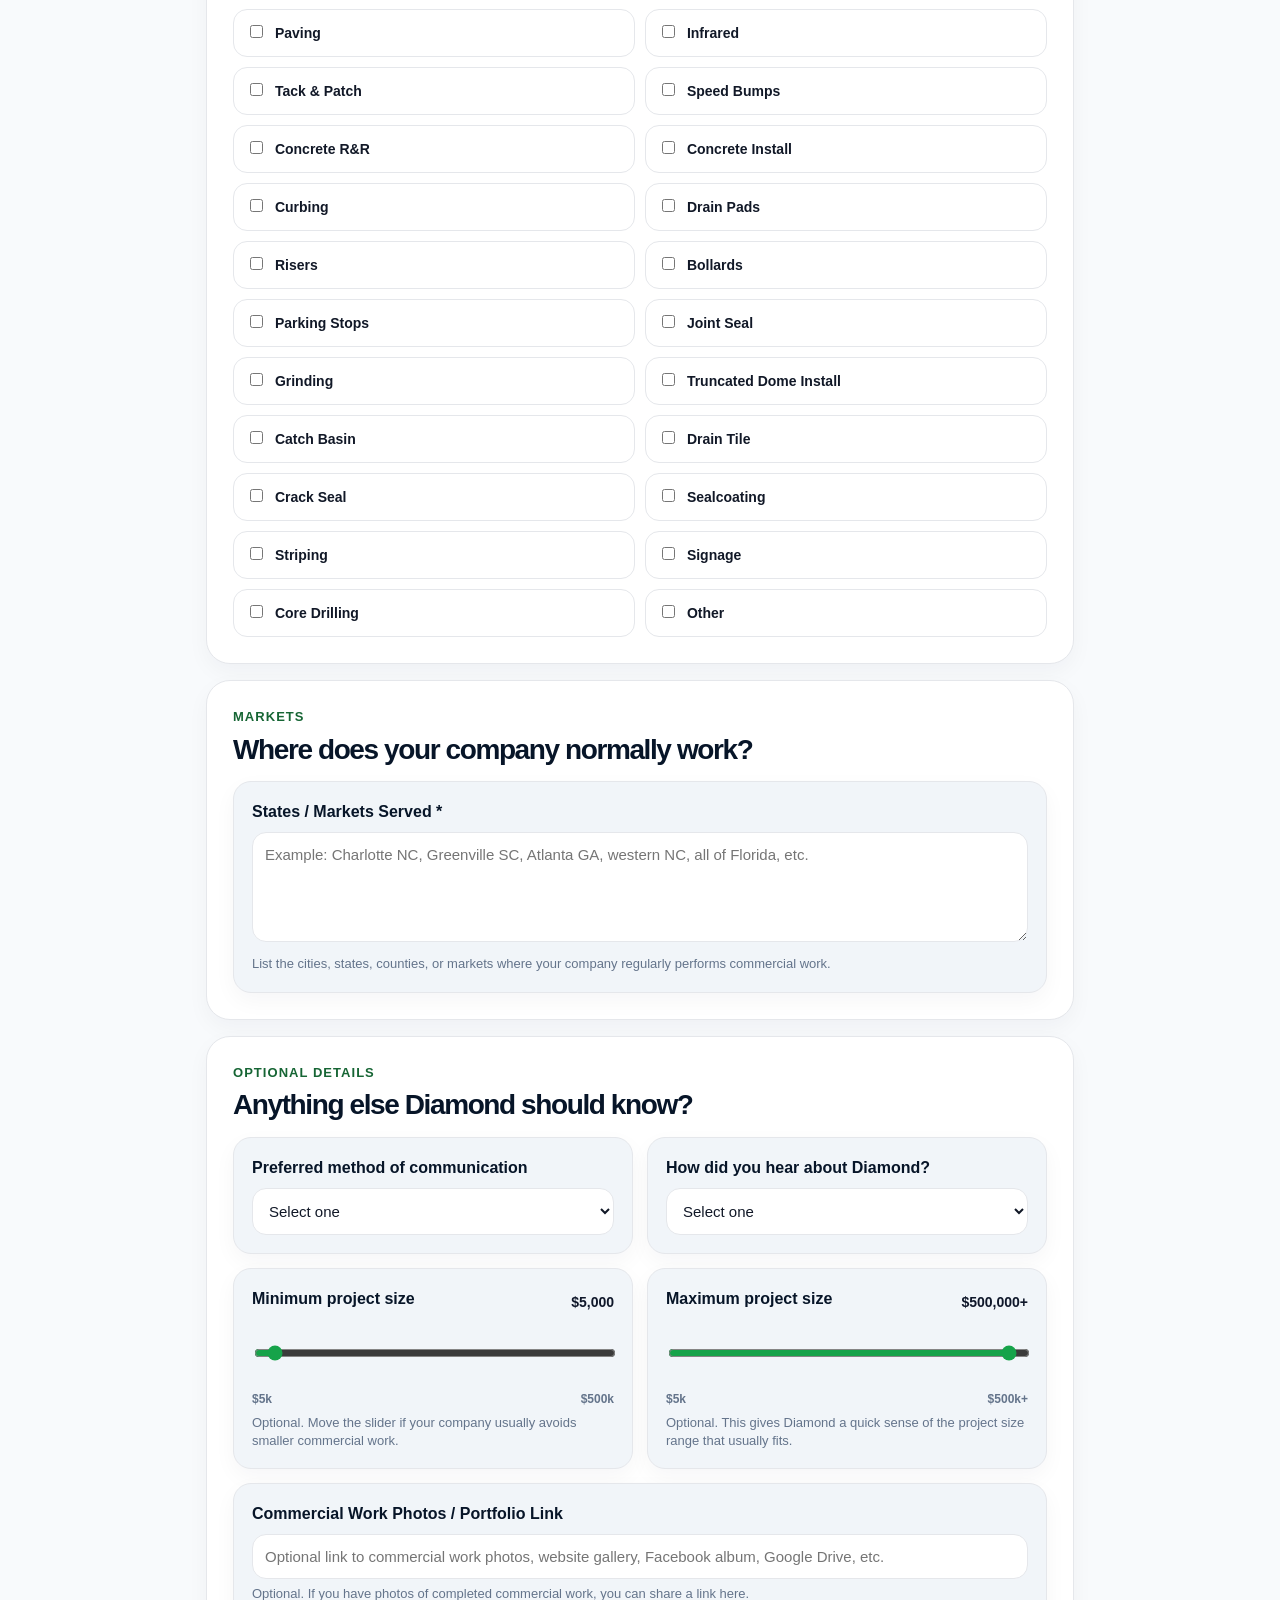
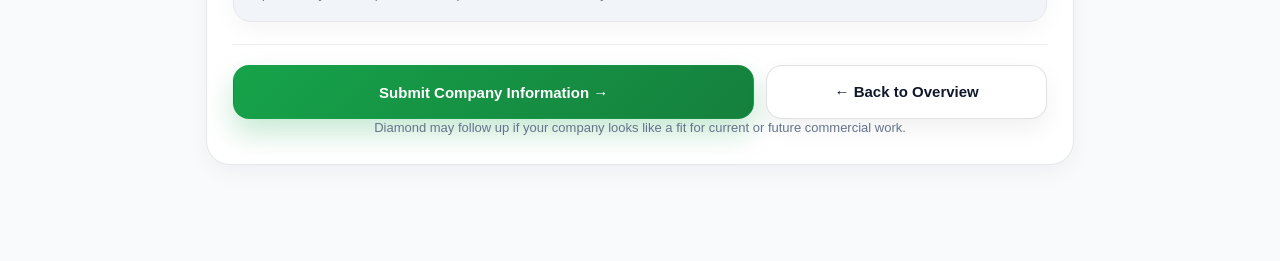
==== commit c8e736e1: "Implement range inputs for project size selection Added range input fields for minimum and maximum p" ====
--- a/questionnaire.html
+++ b/questionnaire.html
@@ -69,6 +69,43 @@
     }
 
 
+
+    .range-card {
+      gap: 10px;
+    }
+
+    .range-header {
+      display: flex;
+      align-items: center;
+      justify-content: space-between;
+      gap: 12px;
+      margin-bottom: 10px;
+    }
+
+    .range-value {
+      color: #0f172a;
+      font-size: 14px;
+      font-weight: 900;
+      white-space: nowrap;
+    }
+
+    .range-input {
+      width: 100%;
+      accent-color: #16a34a;
+      cursor: pointer;
+    }
+
+    .range-limits {
+      display: flex;
+      justify-content: space-between;
+      gap: 12px;
+      margin-top: 8px;
+      color: #64748b;
+      font-size: 12px;
+      font-weight: 700;
+    }
+
+
     .form-actions {
       display: grid;
       grid-template-columns: 1.3fr 0.7fr;
@@ -136,7 +173,44 @@
     }
 
     @media (max-width: 720px) {
-      .form-actions {
+  
+    .range-card {
+      gap: 10px;
+    }
+
+    .range-header {
+      display: flex;
+      align-items: center;
+      justify-content: space-between;
+      gap: 12px;
+      margin-bottom: 10px;
+    }
+
+    .range-value {
+      color: #0f172a;
+      font-size: 14px;
+      font-weight: 900;
+      white-space: nowrap;
+    }
+
+    .range-input {
+      width: 100%;
+      accent-color: #16a34a;
+      cursor: pointer;
+    }
+
+    .range-limits {
+      display: flex;
+      justify-content: space-between;
+      gap: 12px;
+      margin-top: 8px;
+      color: #64748b;
+      font-size: 12px;
+      font-weight: 700;
+    }
+
+
+    .form-actions {
         grid-template-columns: 1fr;
       }
     }
@@ -186,6 +260,17 @@
         Submitting this form is the first step towards Diamond Connect access.
       </p>
 
+      <p>
+        To learn more about Diamond Solutions, visit
+        <a
+          class="trust-link"
+          href="https://www.thediamondsolutions.com"
+          target="_blank"
+          rel="noopener noreferrer"
+        >
+          thediamondsolutions.com
+        </a>.
+      </p>
     </section>
 
     <form id="contractorForm" action="thank-you.html" method="get">
@@ -318,14 +403,6 @@
             </select>
           </div>
 
-          <div class="form-card full">
-            <label for="project_fit">What type or size of commercial work usually fits your company best?</label>
-            <textarea id="project_fit" name="project_fit" placeholder="Example: sealcoat and stripe jobs, small asphalt repairs, paving projects over $25k, concrete repairs, depends on location, etc."></textarea>
-            <span class="form-helper">
-              Optional. This helps Diamond understand what kind of commercial work usually makes sense for your company.
-            </span>
-          </div>
-
           <div class="form-card">
             <label for="source">How did you hear about Diamond?</label>
             <select id="source" name="source">
@@ -341,6 +418,54 @@
             </select>
           </div>
 
+          <div class="form-card range-card">
+            <div class="range-header">
+              <label for="minimum_project_size">Minimum project size</label>
+              <span class="range-value" id="minimumProjectSizeValue">$5,000</span>
+            </div>
+            <input
+              class="range-input"
+              id="minimum_project_size"
+              name="minimum_project_size"
+              type="range"
+              min="5000"
+              max="500000"
+              step="5000"
+              value="5000"
+            />
+            <div class="range-limits">
+              <span>$5k</span>
+              <span>$500k</span>
+            </div>
+            <span class="form-helper">
+              Optional. Move the slider if your company usually avoids smaller commercial work.
+            </span>
+          </div>
+
+          <div class="form-card range-card">
+            <div class="range-header">
+              <label for="maximum_project_size">Maximum project size</label>
+              <span class="range-value" id="maximumProjectSizeValue">$500,000+</span>
+            </div>
+            <input
+              class="range-input"
+              id="maximum_project_size"
+              name="maximum_project_size"
+              type="range"
+              min="5000"
+              max="500000"
+              step="5000"
+              value="500000"
+            />
+            <div class="range-limits">
+              <span>$5k</span>
+              <span>$500k+</span>
+            </div>
+            <span class="form-helper">
+              Optional. This gives Diamond a quick sense of the project size range that usually fits.
+            </span>
+          </div>
+
           <div class="form-card full">
             <label for="photo_link">Commercial Work Photos / Portfolio Link</label>
             <input id="photo_link" name="photo_link" placeholder="Optional link to commercial work photos, website gallery, Facebook album, Google Drive, etc." />
@@ -388,6 +513,48 @@
       const zip = document.getElementById("zip").value.trim();
 
       officeCombined.value = [street, city, state, zip].filter(Boolean).join(", ");
+    }
+
+    function formatProjectSize(value, showPlusAtMax = false) {
+      const numberValue = Number(value);
+      const formatted = new Intl.NumberFormat("en-US", {
+        style: "currency",
+        currency: "USD",
+        maximumFractionDigits: 0
+      }).format(numberValue);
+
+      return showPlusAtMax && numberValue >= 500000 ? `${formatted}+` : formatted;
+    }
+
+    function syncProjectSizeSliders(changedSlider) {
+      const minimumSlider = document.getElementById("minimum_project_size");
+      const maximumSlider = document.getElementById("maximum_project_size");
+      const minimumValue = document.getElementById("minimumProjectSizeValue");
+      const maximumValue = document.getElementById("maximumProjectSizeValue");
+
+      if (!minimumSlider || !maximumSlider || !minimumValue || !maximumValue) {
+        return;
+      }
+
+      if (changedSlider === "minimum" && Number(minimumSlider.value) > Number(maximumSlider.value)) {
+        maximumSlider.value = minimumSlider.value;
+      }
+
+      if (changedSlider === "maximum" && Number(maximumSlider.value) < Number(minimumSlider.value)) {
+        minimumSlider.value = maximumSlider.value;
+      }
+
+      minimumValue.textContent = formatProjectSize(minimumSlider.value);
+      maximumValue.textContent = formatProjectSize(maximumSlider.value, true);
+    }
+
+    const minimumProjectSizeSlider = document.getElementById("minimum_project_size");
+    const maximumProjectSizeSlider = document.getElementById("maximum_project_size");
+
+    if (minimumProjectSizeSlider && maximumProjectSizeSlider) {
+      minimumProjectSizeSlider.addEventListener("input", () => syncProjectSizeSliders("minimum"));
+      maximumProjectSizeSlider.addEventListener("input", () => syncProjectSizeSliders("maximum"));
+      syncProjectSizeSliders();
     }
 
     form.addEventListener("submit", async function (event) {
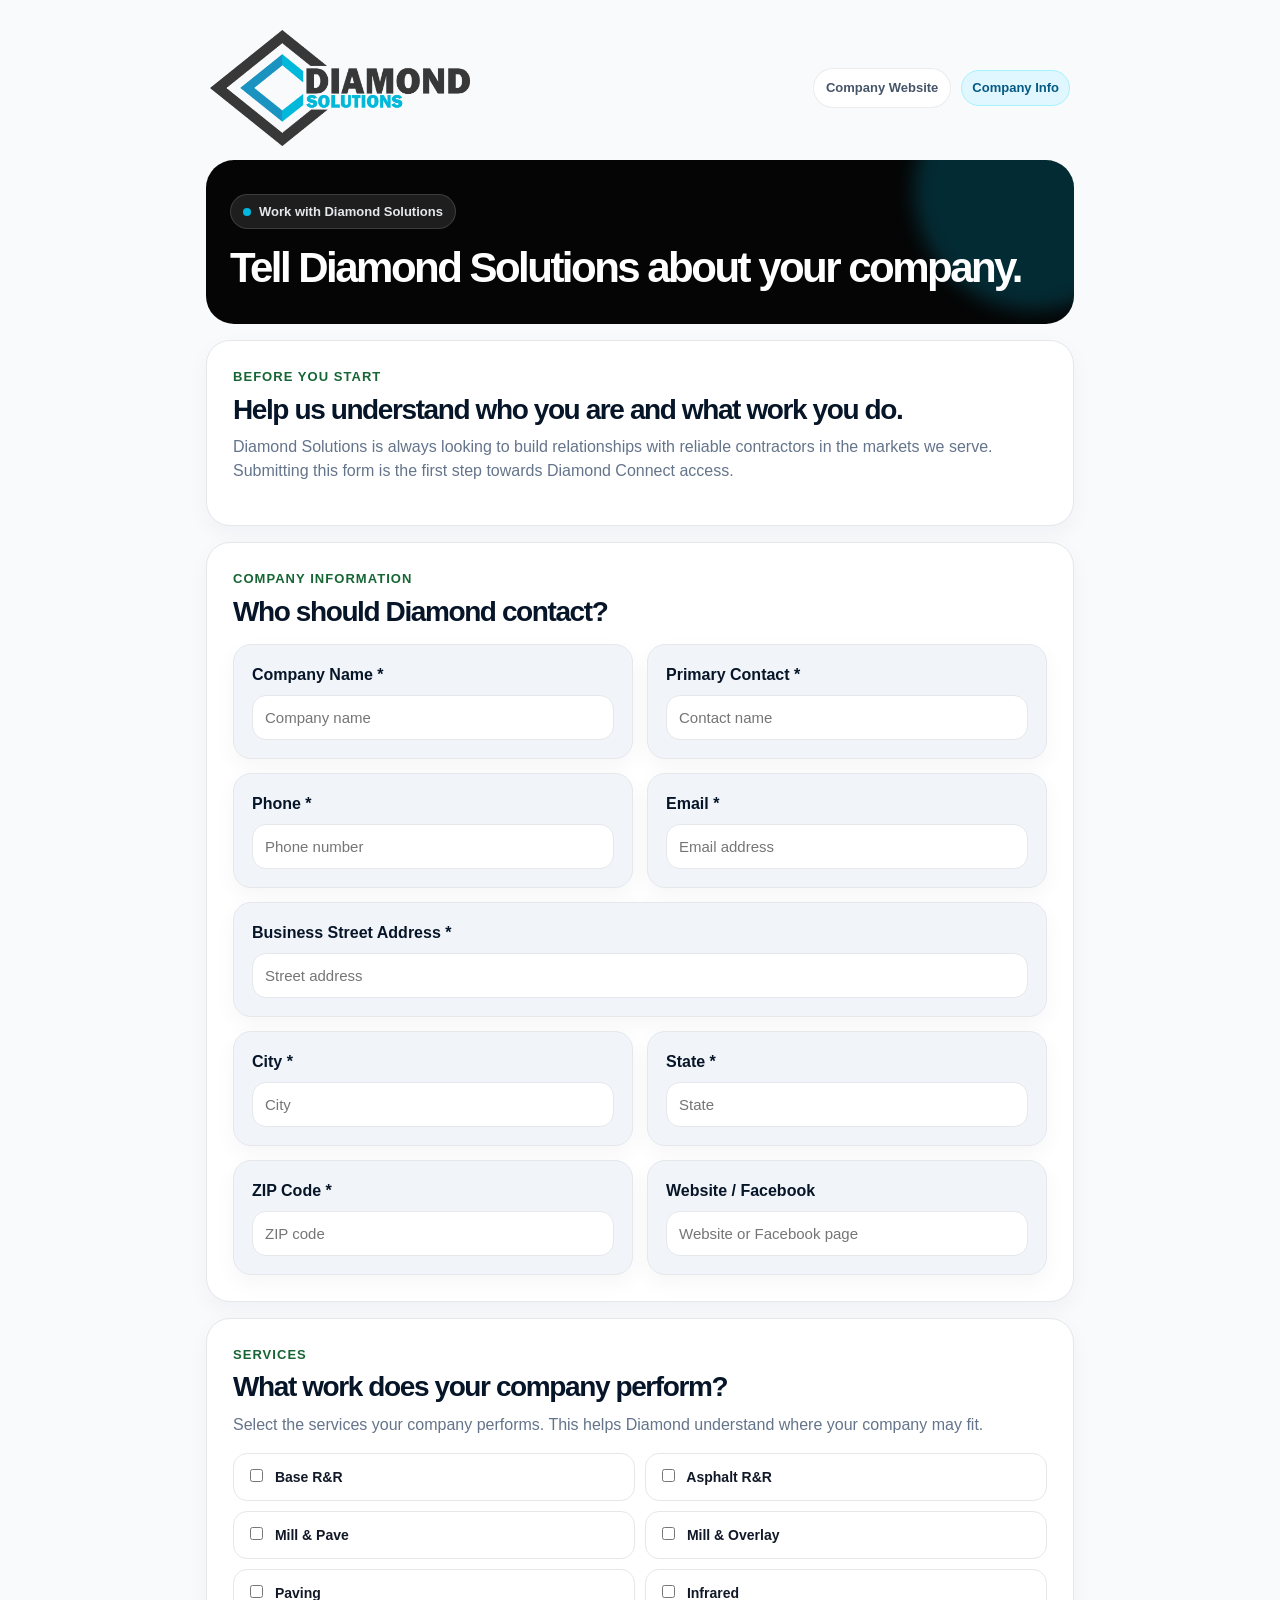
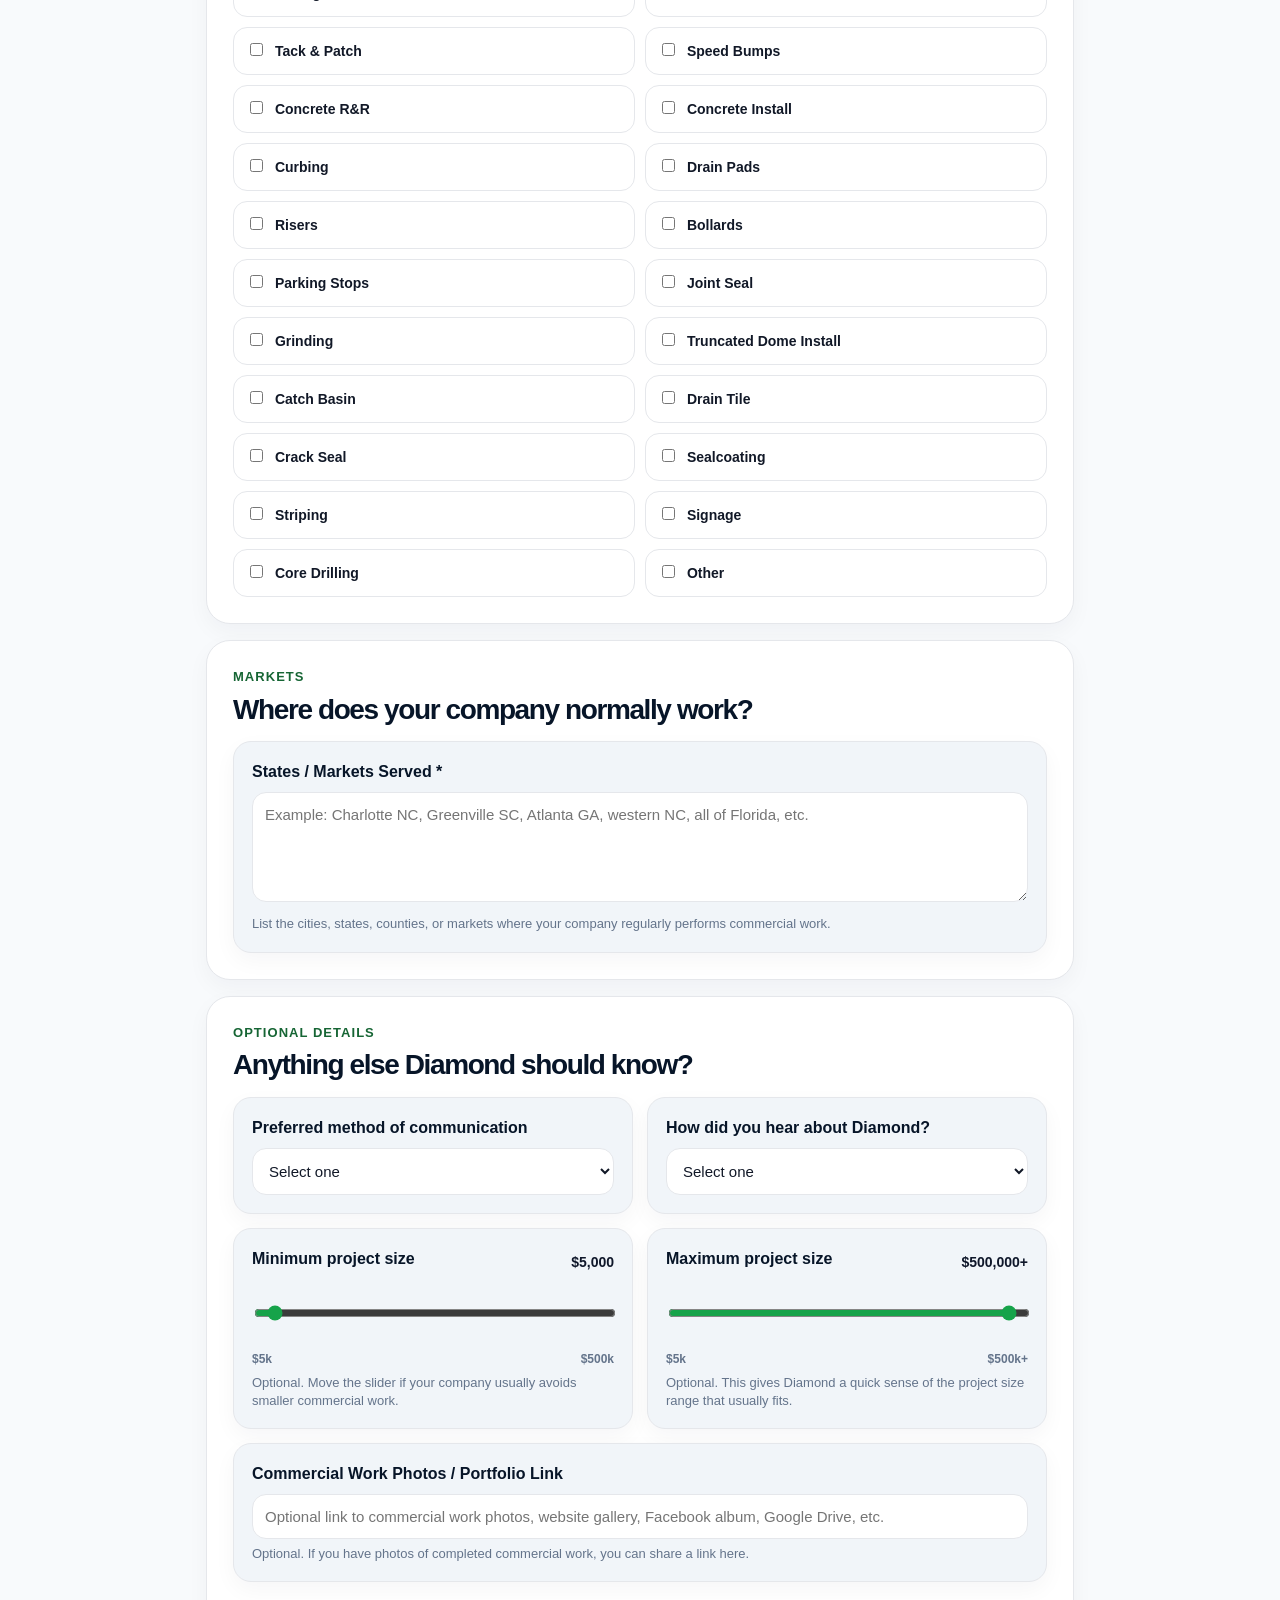
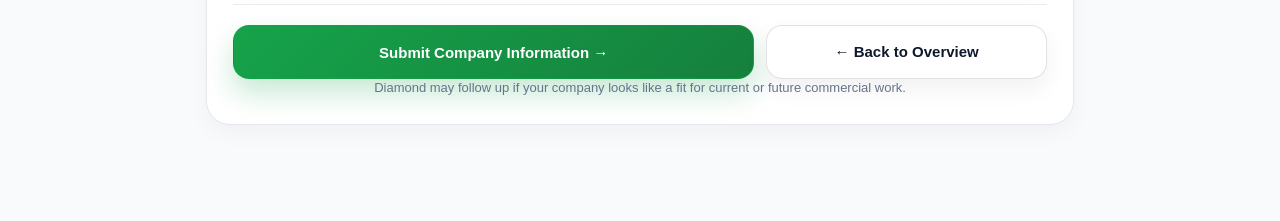
==== commit e167248d: "Remove link to Diamond Solutions from questionnaire Removed the paragraph with a link to Diamond Sol" ====
--- a/questionnaire.html
+++ b/questionnaire.html
@@ -260,17 +260,6 @@
         Submitting this form is the first step towards Diamond Connect access.
       </p>
 
-      <p>
-        To learn more about Diamond Solutions, visit
-        <a
-          class="trust-link"
-          href="https://www.thediamondsolutions.com"
-          target="_blank"
-          rel="noopener noreferrer"
-        >
-          thediamondsolutions.com
-        </a>.
-      </p>
     </section>
 
     <form id="contractorForm" action="thank-you.html" method="get">
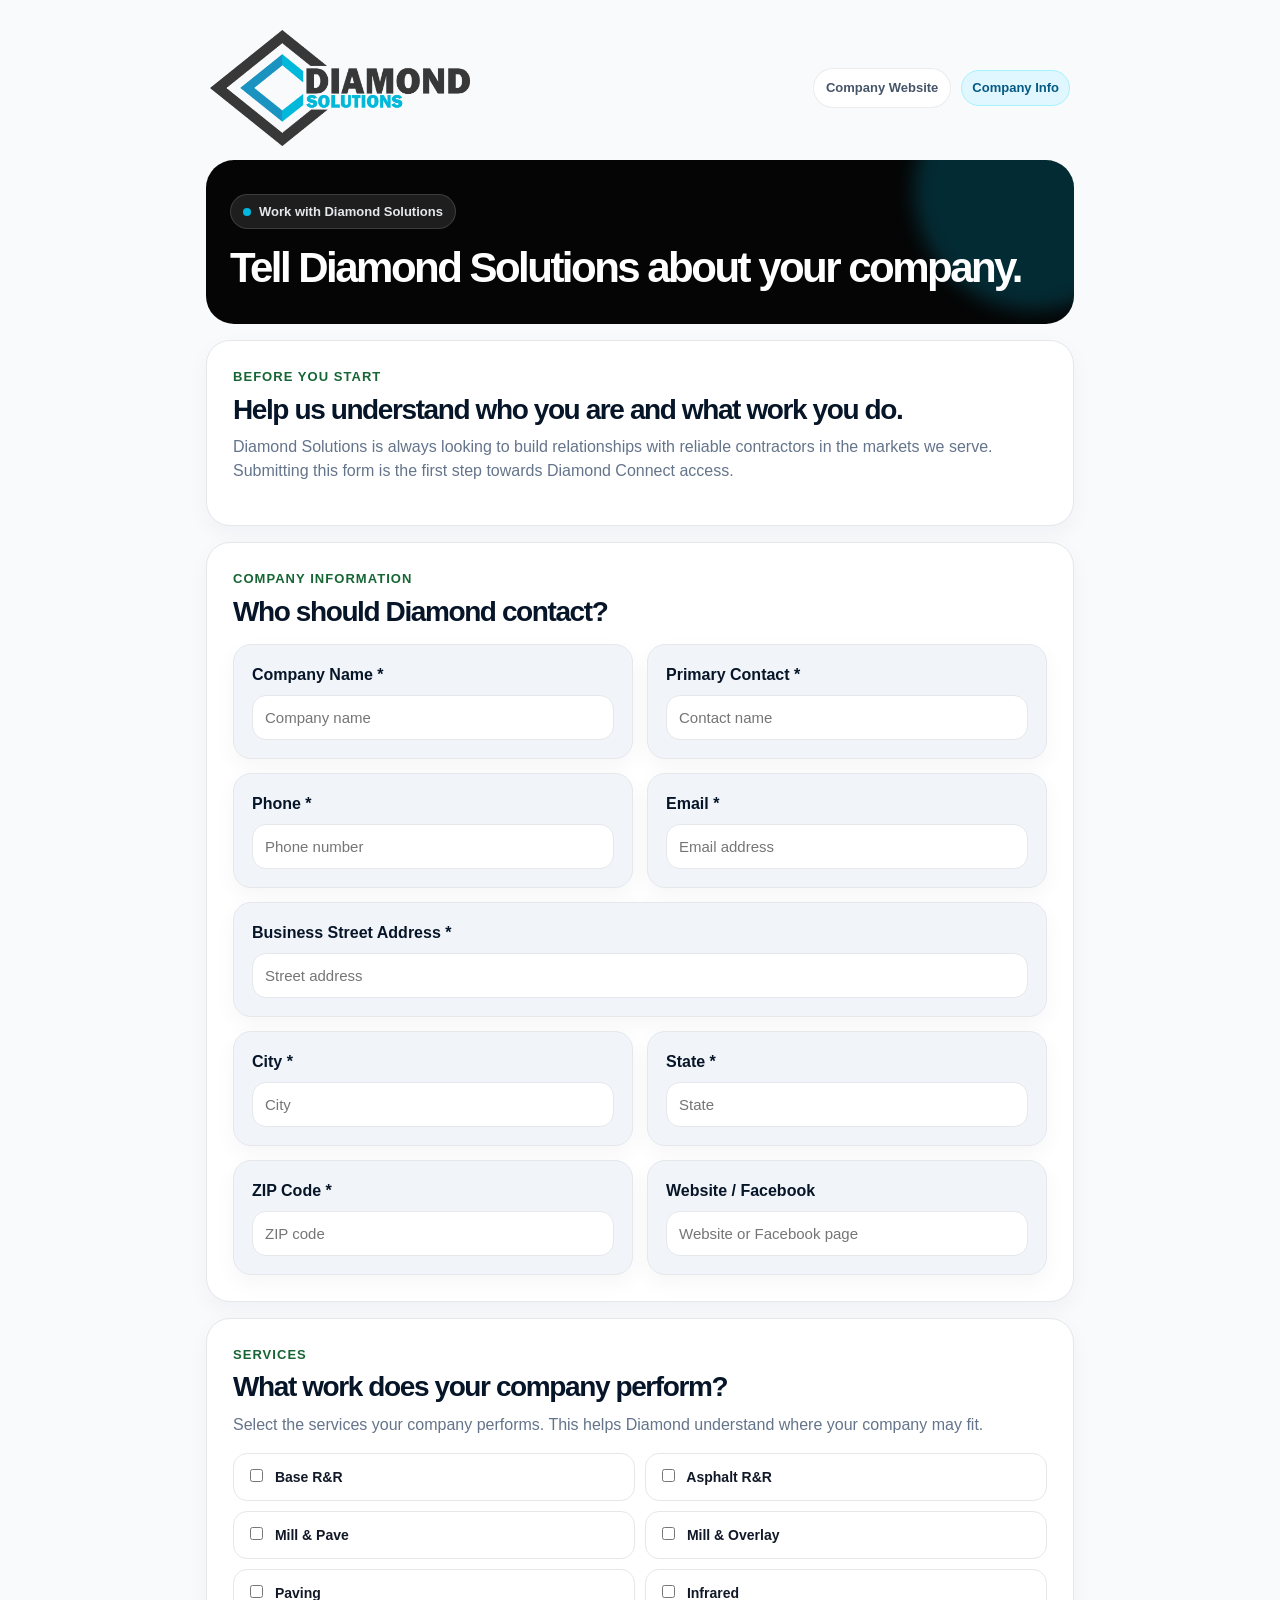
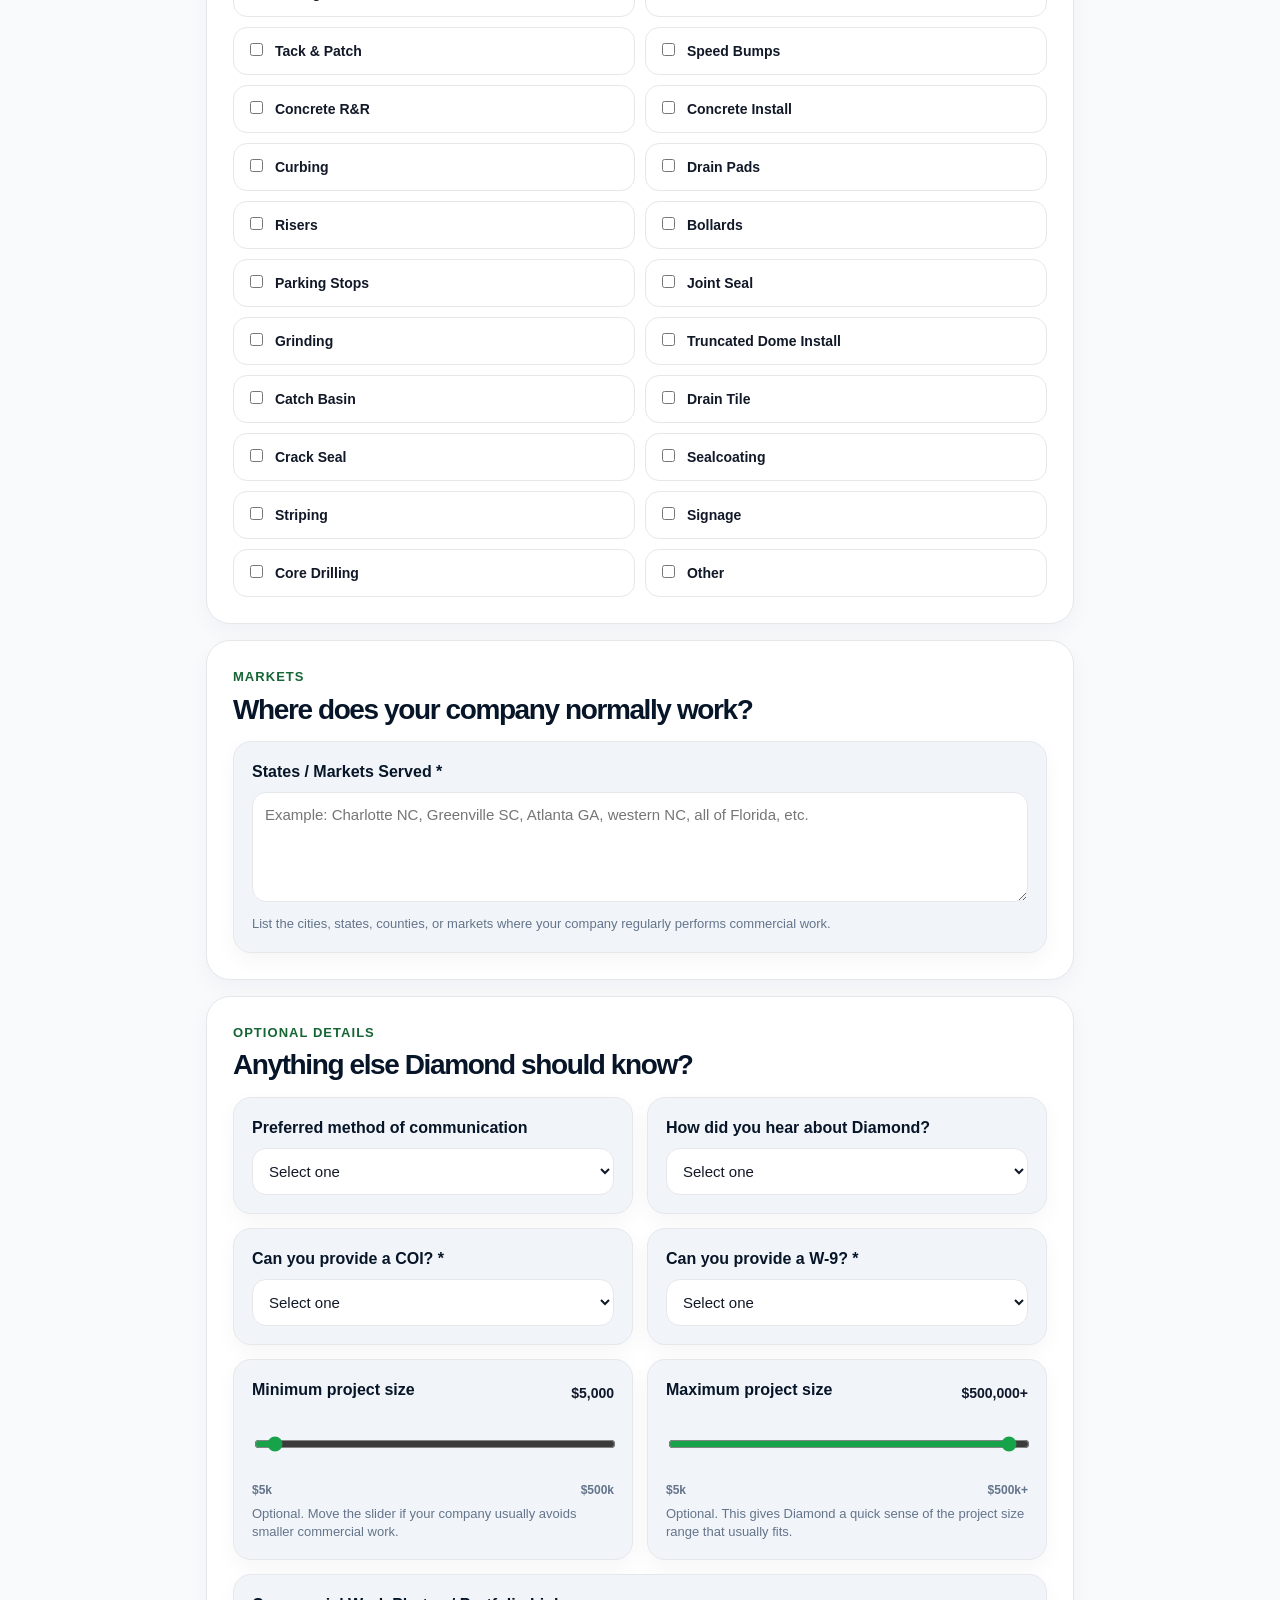
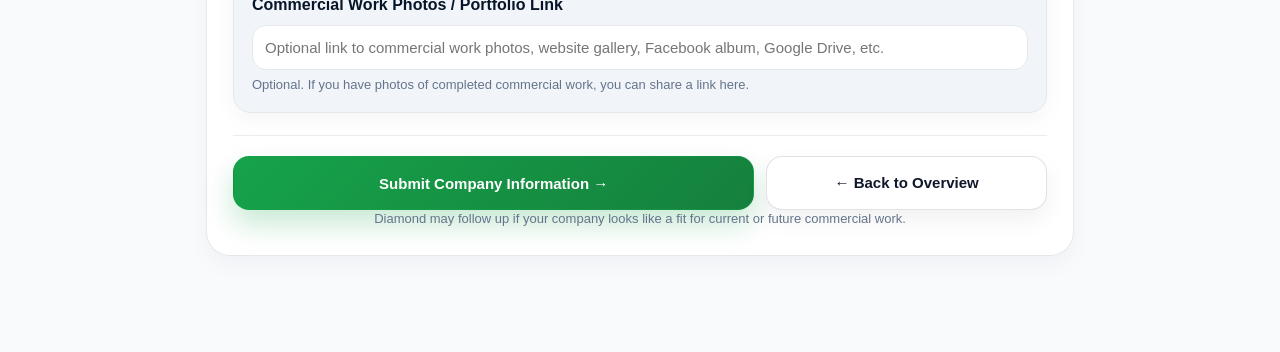
==== commit 5203bc7b: "Add COI and W-9 selection fields to questionnaire" ====
--- a/questionnaire.html
+++ b/questionnaire.html
@@ -407,6 +407,24 @@
             </select>
           </div>
 
+          <div class="form-card">
+            <label for="can_provide_coi">Can you provide a COI? *</label>
+            <select id="can_provide_coi" name="can_provide_coi" required>
+              <option value="">Select one</option>
+              <option>Yes</option>
+              <option>No</option>
+            </select>
+          </div>
+
+          <div class="form-card">
+            <label for="can_provide_w9">Can you provide a W-9? *</label>
+            <select id="can_provide_w9" name="can_provide_w9" required>
+              <option value="">Select one</option>
+              <option>Yes</option>
+              <option>No</option>
+            </select>
+          </div>
+
           <div class="form-card range-card">
             <div class="range-header">
               <label for="minimum_project_size">Minimum project size</label>
@@ -488,7 +506,7 @@
     // 1. Create the Google Apps Script web app.
     // 2. Paste the deployed Web App URL between the quotes below.
     // 3. Redeploy this site.
-    const GOOGLE_SCRIPT_URL = "";
+    const GOOGLE_SCRIPT_URL = "https://script.google.com/macros/s/AKfycbwcasttZNflvplTTYKIkcpz2w1rsy9gmE6HDFijOzO9JHDPV7YYF7PSPA8HTtS0PMYI4A/exec";
 
     const form = document.getElementById("contractorForm");
     const submitButton = document.getElementById("submitButton");
